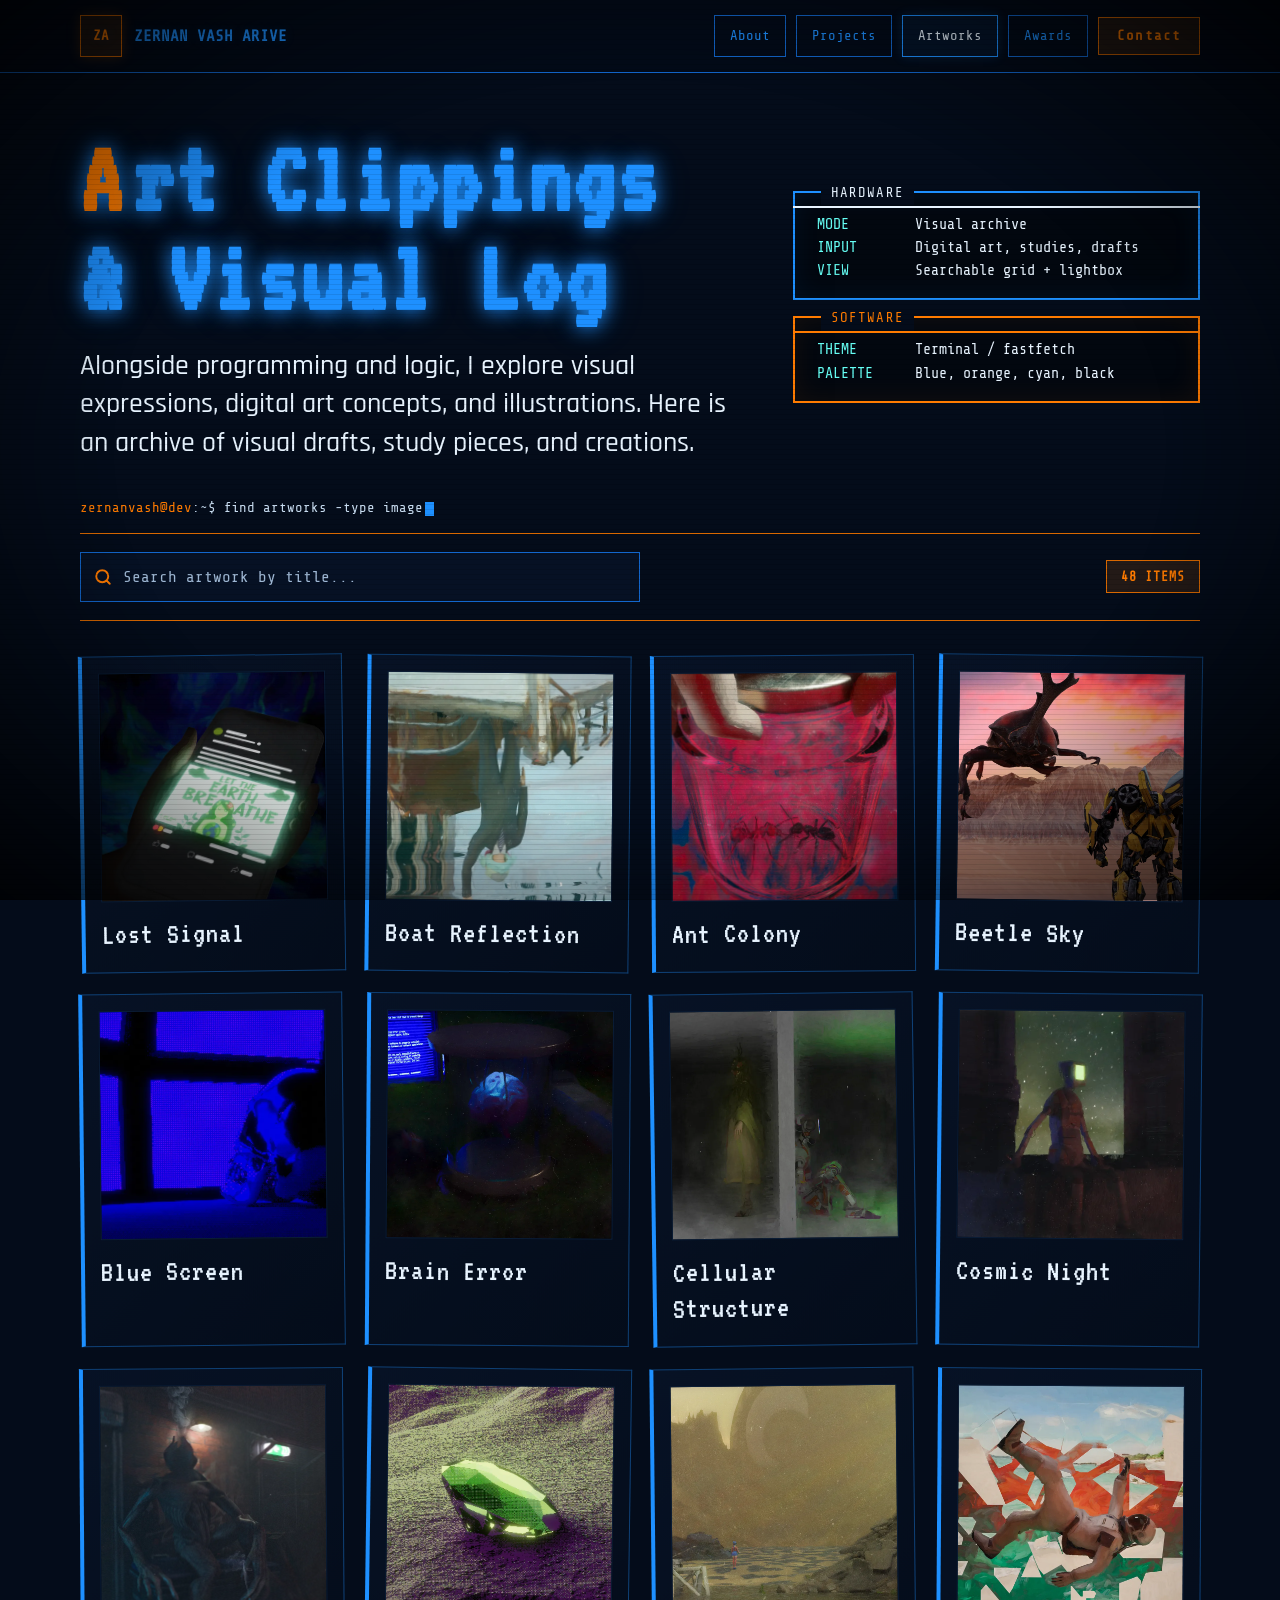
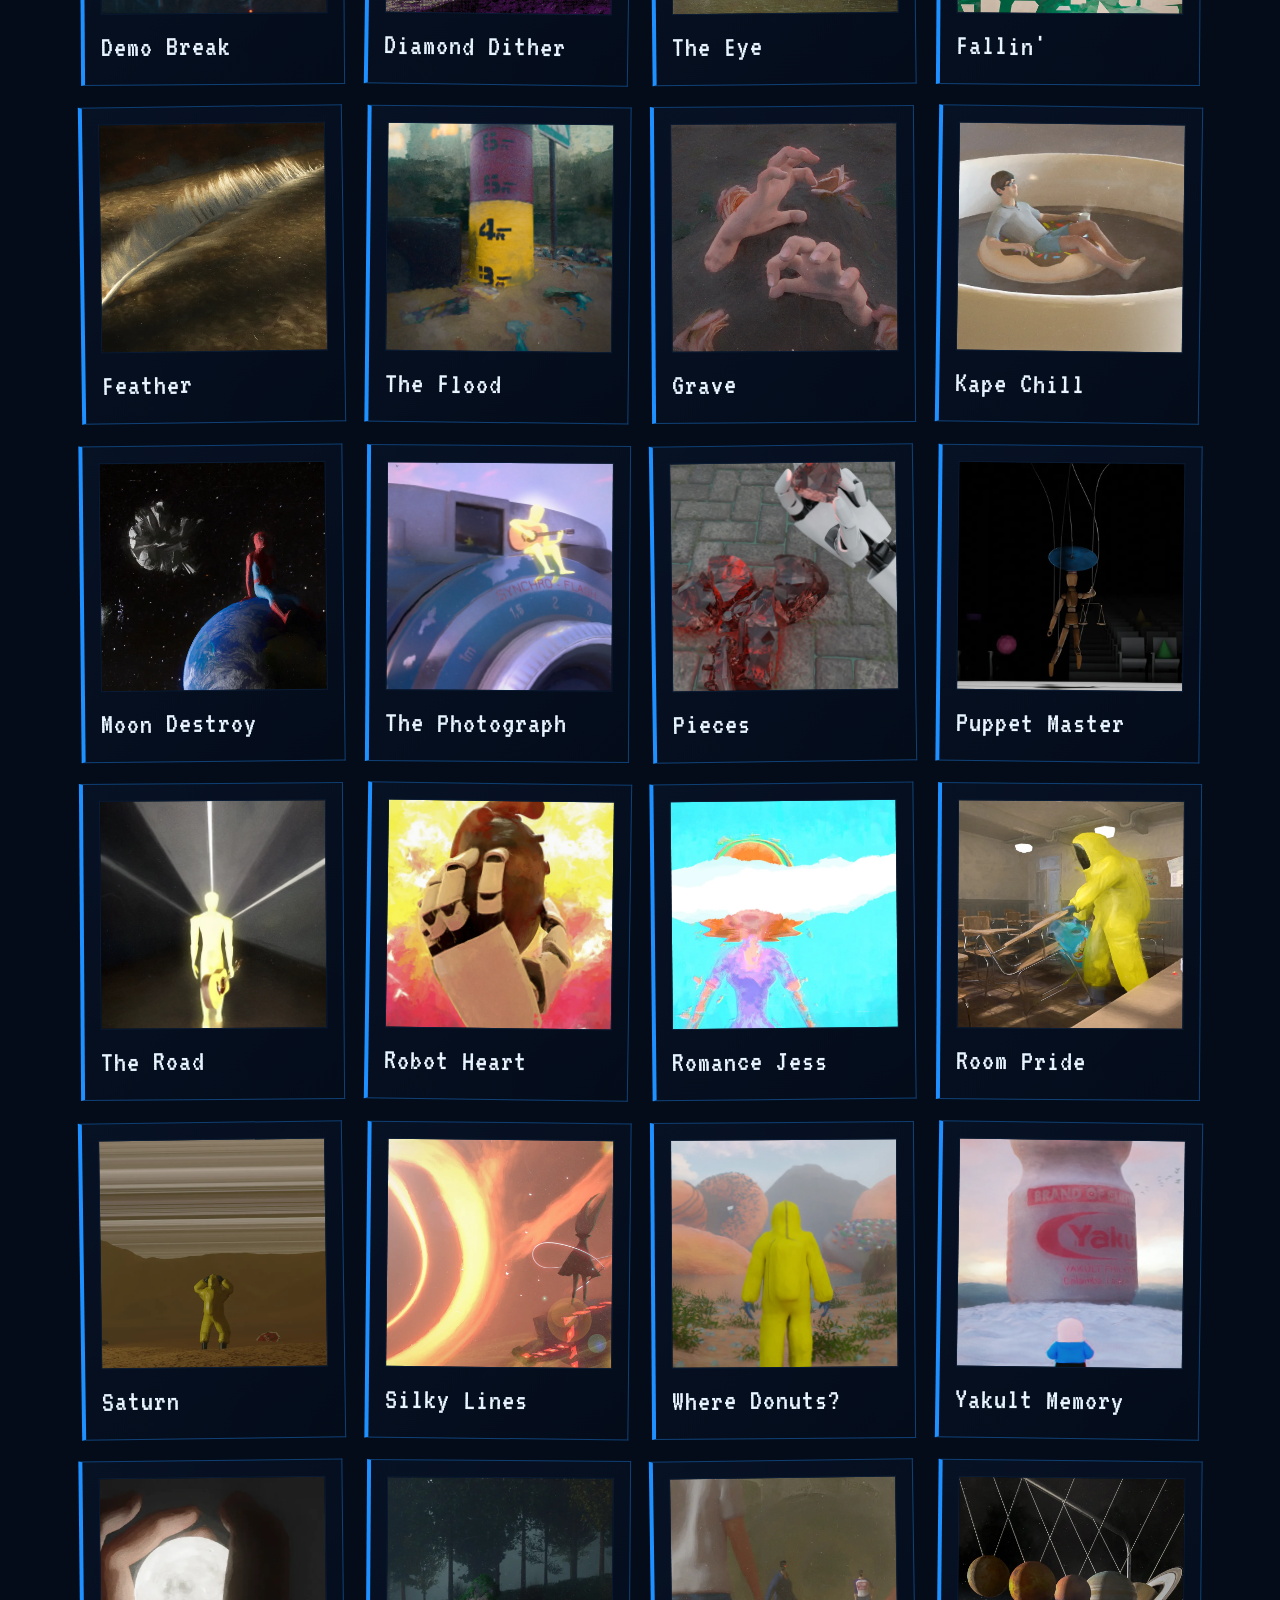
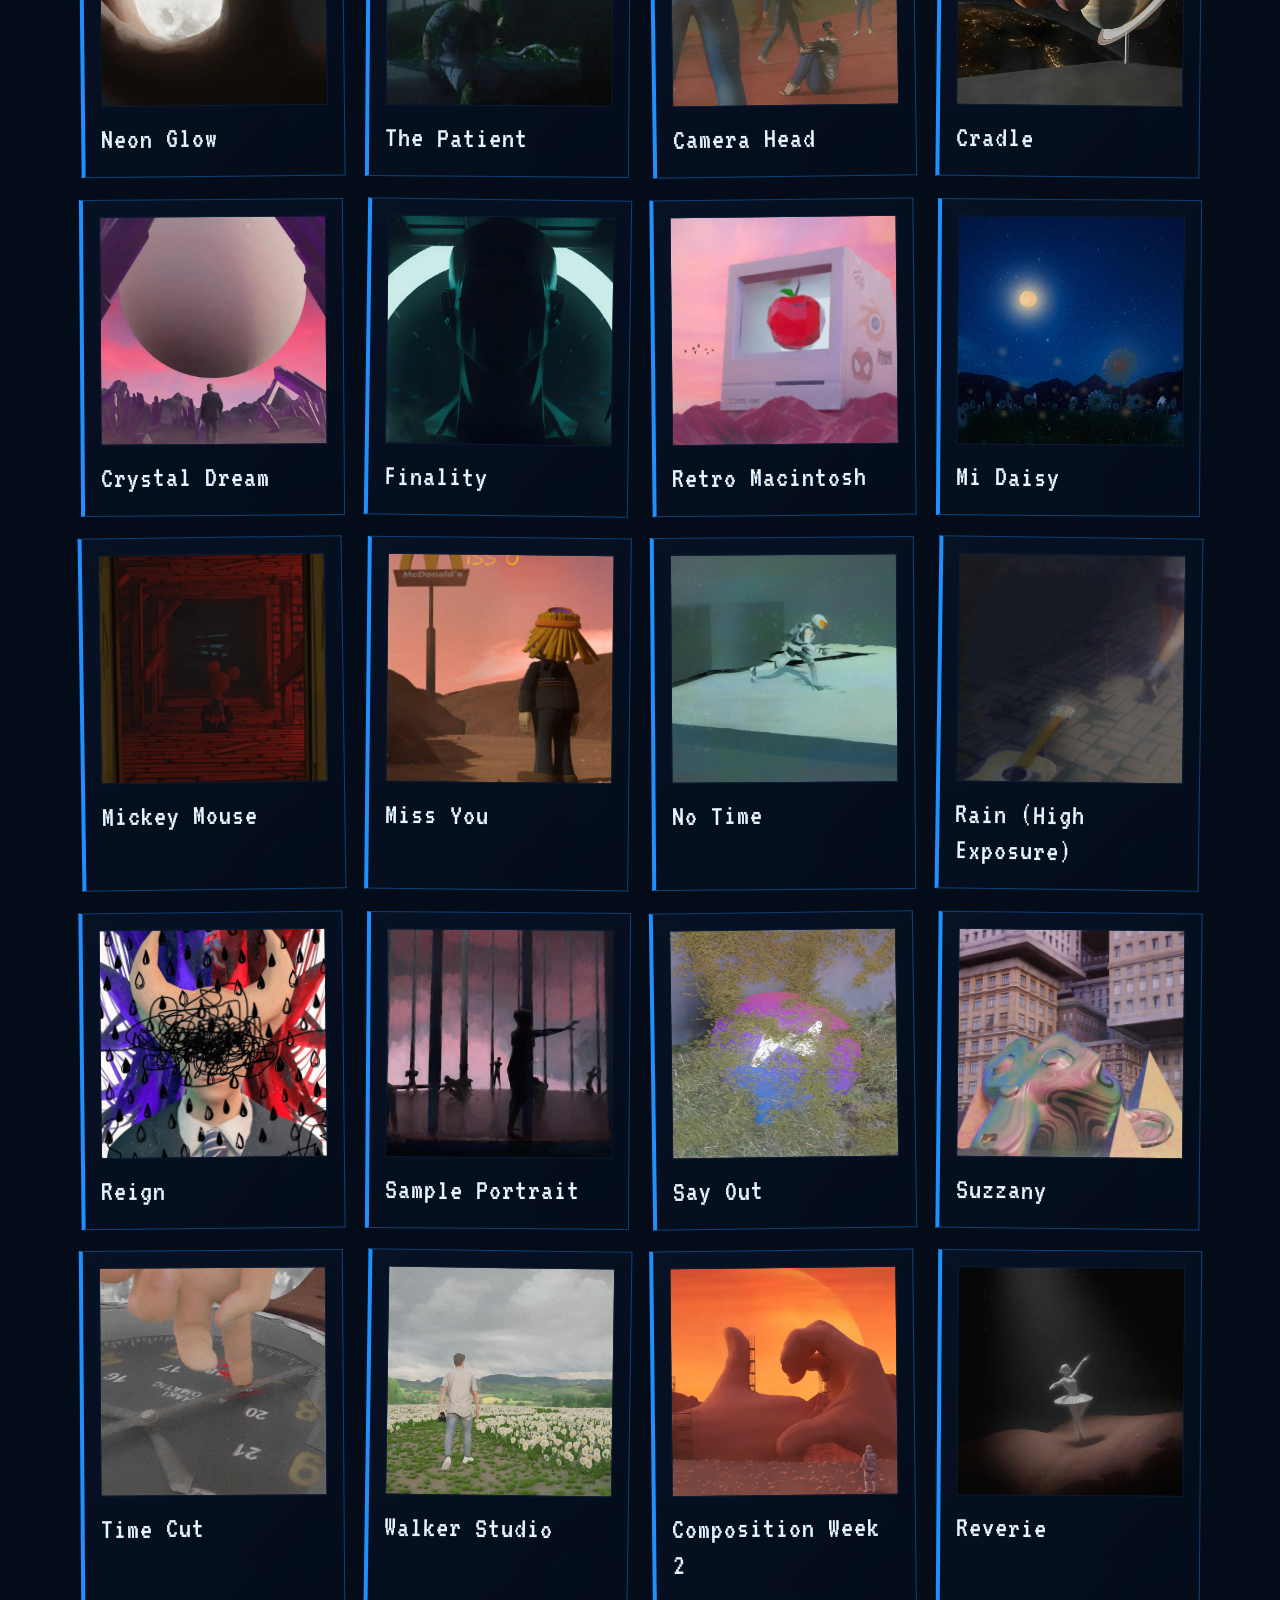
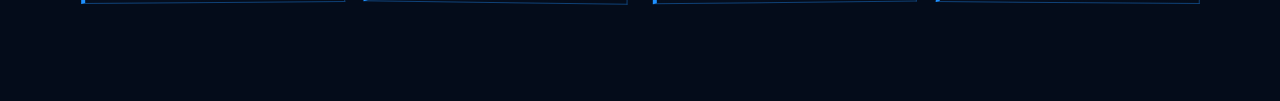
==== artworks/index.html @ c23b7713 "Transfer portfolio to GitHub Pages site" ====
<!doctype html>
<html lang="en">

<head>
  <meta charset="utf-8">
  <meta name="viewport" content="width=device-width, initial-scale=1.0, maximum-scale=1.0, user-scalable=no">
  <title>Visual Art Showcase · Zernan Vash Arive</title>
  <meta name="description"
    content="A showcase of visual artworks, digital clippings, and illustrations, adopting the same custom VOX newspaper editorial aesthetic.">
  <link rel="preconnect" href="https://fonts.googleapis.com">
  <link rel="preconnect" href="https://fonts.gstatic.com" crossorigin="">
  <link
    href="https://fonts.googleapis.com/css2?family=VT323&amp;family=Share+Tech+Mono&amp;family=Rajdhani:wght@400;500;600;700&amp;display=swap"
    rel="stylesheet">
  <style>
    :root {
      --bg: #f5f2eb;
      /* warm newspaper cream */
      --paper: #faf8f5;
      /* crisp newsprint off-white */
      --paper-2: #e5e1d7;
      /* muted cardboard beige */
      --ink: #0a0a0a;
      /* deep midnight charcoal */
      --ink-2: #262626;
      /* editorial dark gray */
      --muted: #595959;
      /* print gray */
      --rule: #0a0a0a;
      /* crisp black borders */
      --rule-soft: #dcd8cf;
      /* softer dividers */
      --accent: #fff200;
      /* VOX neon highlight yellow */
      --accent-ink: #0a0a0a;
      --accent-soft: #fff99c;
      /* soft yellow overlay */
      --accent-red: #e11d48;
      /* editorial accent red */
      --success: #1b4332;
      --warn: #d97706;
      --danger: #b91c1c;
      --font-main: 'Plus Jakarta Sans', -apple-system, BlinkMacSystemFont, "Segoe UI", Roboto, sans-serif;
      --font-display: 'Playfair Display', Georgia, serif;
      --font-mono: 'Fira Mono', ui-monospace, Monaco, "Cascadia Code", monospace;
      --container: 1200px;
      --gutter: 30px;
      --radius: 0px;
      /* sharp newspaper cuts */
      --shadow-paper: 6px 6px 0 var(--ink);
      /* solid block shadows */
      --focus: 0 0 0 3px var(--accent), 0 0 0 5px var(--ink);
      --grid-line: rgba(10, 10, 10, 0.035);
    }

    * {
      box-sizing: border-box;
    }

    html {
      background: var(--bg);
      color: var(--ink);
      scroll-behavior: smooth;
    }

    body {
      margin: 0;
      min-height: 100vh;
      overflow-x: hidden;
      background-color: var(--bg);
      color: var(--ink);
      font-family: var(--font-main);
      font-size: 18px;
      line-height: 1.6;
      -webkit-font-smoothing: antialiased;
      text-rendering: optimizeLegibility;
      position: relative;
    }

    /* Paper Noise Overlay */
    body::before {
      content: "";
      position: fixed;
      top: 0;
      left: 0;
      right: 0;
      bottom: 0;
      pointer-events: none;
      z-index: 9999;
      opacity: 0.055;
      background-image: url("data:image/svg+xml,%3Csvg viewBox='0 0 200 200' xmlns='http://www.w3.org/2000/svg'%3E%3Cfilter id='noiseFilter'%3E%3CfeTurbulence type='fractalNoise' baseFrequency='0.8' numOctaves='3' stitchTiles='stitch'/%3E%3C/filter%3E%3Crect width='100%25' height='100%25' filter='url(%23noiseFilter)'/%3E%3C/svg%3E");
    }

    body::after {
      content: "";
      position: absolute;
      inset: 0;
      pointer-events: none;
      z-index: 9998;
      opacity: 0.11;
      mix-blend-mode: multiply;
      background-image: url("data:image/svg+xml,%3Csvg width='8' height='8' viewBox='0 0 8 8' xmlns='http://www.w3.org/2000/svg'%3E%3Cpath d='M0 1.5H8' stroke='%230a0a0a' stroke-width='0.55' stroke-opacity='0.48'/%3E%3C/svg%3E");
      background-size: 8px 8px;
    }

    a {
      color: inherit;
      text-decoration: none;
    }

    button,
    input {
      font: inherit;
    }

    button {
      cursor: pointer;
    }

    h1,
    h2,
    h3,
    p {
      margin: 0;
    }

    .container {
      width: min(var(--container), calc(100% - (var(--gutter) * 2)));
      margin: 0 auto;
    }

    .topbar {
      position: sticky;
      top: 0;
      z-index: 30;
      border-bottom: 2px solid var(--ink);
      background: var(--paper);
    }

    .nav {
      min-height: 70px;
      display: flex;
      align-items: center;
      justify-content: space-between;
      gap: 24px;
    }

    .brand {
      display: inline-flex;
      align-items: center;
      gap: 12px;
      font-family: var(--font-display);
      font-weight: 900;
      font-size: 22px;
      letter-spacing: -0.02em;
    }

    .brand-mark {
      width: 42px;
      height: 42px;
      display: grid;
      place-items: center;
      border: 3px solid var(--ink);
      background: var(--accent);
      color: var(--accent-ink);
      font: 900 14px/1 var(--font-mono);
      transform: rotate(-3deg);
      box-shadow: 3px 3px 0 var(--ink);
    }

    .nav-links {
      display: flex;
      align-items: center;
      gap: 24px;
      color: var(--ink-2);
      font-size: 15px;
      font-weight: 800;
    }

    .nav-links a:not(.btn) {
      position: relative;
      padding: 4px 0;
    }

    .nav-links a:not(.btn)::after {
      content: "";
      position: absolute;
      bottom: 0;
      left: 0;
      width: 100%;
      height: 2px;
      background: var(--accent-red);
      transform: scaleX(0);
      transform-origin: right;
      transition: transform 0.25s ease-out;
    }

    .nav-links a:not(.btn):hover::after,
    .nav-links a:not(.btn).active::after {
      transform: scaleX(1);
      transform-origin: left;
    }

    .nav-links a:not(.btn).active {
      color: var(--accent-red);
    }

    .btn {
      min-height: 44px;
      display: inline-flex;
      align-items: center;
      justify-content: center;
      gap: 8px;
      border: 3px solid var(--ink);
      border-radius: var(--radius);
      padding: 0 18px;
      background: var(--paper);
      color: var(--ink);
      font-family: var(--font-mono);
      font-size: 13px;
      text-transform: uppercase;
      font-weight: 900;
      line-height: 1;
      position: relative;
      box-shadow: 4px 4px 0 var(--ink);
      transition: transform 100ms ease, box-shadow 100ms ease, background 140ms ease;
      white-space: nowrap;
    }

    .btn:hover {
      background: var(--accent);
      transform: translate(-2px, -2px);
      box-shadow: 6px 6px 0 var(--ink);
    }

    .btn:active {
      transform: translate(2px, 2px);
      box-shadow: 2px 2px 0 var(--ink);
    }

    .btn-primary {
      background: var(--accent);
      color: var(--accent-ink);
    }

    .btn-primary:hover {
      background: var(--paper);
    }

    .mobile-menu {
      display: none;
      width: 44px;
      height: 44px;
      border: 3px solid var(--ink);
      border-radius: var(--radius);
      background: var(--paper);
      color: var(--ink);
      box-shadow: 4px 4px 0 var(--ink);
    }

    .mobile-panel {
      display: none;
      padding: 0 0 16px;
    }

    .mobile-panel a {
      display: block;
      padding: 12px 0;
      border-top: 1px solid var(--rule);
      color: var(--ink-2);
      font-weight: 850;
    }

    .mobile-panel a.active {
      color: var(--accent-red);
    }

    .mobile-panel.open {
      display: block;
    }

    /* Page Layout */
    .artworks-section {
      padding: 48px 0 98px;
    }

    .section-head {
      display: grid;
      grid-template-columns: minmax(0, 0.98fr) minmax(280px, 0.45fr);
      gap: 48px;
      align-items: end;
      margin-bottom: 38px;
    }

    .section-head h1 {
      font-family: var(--font-display);
      font-weight: 900;
      font-size: clamp(40px, 6vw, 76px);
      line-height: 1.05;
      letter-spacing: -0.04em;
    }

    .section-head p {
      color: var(--ink-2);
      font-size: 20px;
      line-height: 1.5;
    }

    .section-initial {
      display: inline-block;
      width: 0.88em;
      height: 0.88em;
      border: 3.5px solid var(--ink);
      background: var(--accent);
      color: var(--ink);
      font-family: var(--font-mono);
      font-weight: 900;
      font-size: 1.15em;
      line-height: 0.72;
      text-align: center;
      margin-right: 0.08em;
      box-shadow: 3px 3px 0 var(--ink);
      transform: rotate(-4deg);
      user-select: none;
    }

    .section-initial.a {
      background: var(--accent-red);
      color: var(--paper);
    }

    /* Filter Controls */
    .controls-panel {
      display: grid;
      grid-template-columns: 1fr auto;
      gap: 16px;
      align-items: center;
      border-top: 3px solid var(--ink);
      border-bottom: 3px solid var(--ink);
      padding: 16px 0;
      margin-bottom: 42px;
    }

    .search-input-wrapper {
      position: relative;
      width: 100%;
      max-width: 460px;
    }

    .search-input-wrapper svg {
      position: absolute;
      left: 14px;
      top: 50%;
      transform: translateY(-50%);
      color: var(--muted);
      pointer-events: none;
    }

    .search-input {
      width: 100%;
      border: 3px solid var(--ink);
      background: var(--paper);
      padding: 10px 14px 10px 42px;
      font-family: var(--font-main);
      font-size: 16px;
      font-weight: 500;
      box-shadow: 4px 4px 0 var(--ink);
      transition: transform 0.1s ease, box-shadow 0.1s ease;
    }

    .search-input:focus {
      outline: none;
      box-shadow: 4px 4px 0 var(--accent);
      transform: translate(-2px, -2px);
    }

    .stats-label {
      display: inline-flex;
      align-items: center;
      padding: 6px 12px;
      border: 3px solid var(--ink);
      background: var(--accent-red);
      color: var(--paper);
      font: 700 12px/1 var(--font-mono);
      letter-spacing: 0.08em;
      text-transform: uppercase;
      transform: rotate(-1deg);
      box-shadow: 3px 3px 0 var(--ink);
    }

    /* Grid Layout */
    .artworks-grid {
      display: grid;
      grid-template-columns: repeat(auto-fill, minmax(280px, 1fr));
      gap: 28px;
    }

    .artwork-card {
      border: 3px solid var(--ink);
      background: var(--paper);
      box-shadow: var(--shadow-paper);
      padding: 16px;
      display: flex;
      flex-direction: column;
      gap: 14px;
      transition: transform 0.2s cubic-bezier(0.175, 0.885, 0.32, 1.15), box-shadow 0.2s ease;
      cursor: pointer;
    }

    .artwork-card:hover {
      transform: translateY(-6px) scale(1.01) !important;
      box-shadow: 10px 10px 0 var(--ink);
      z-index: 5;
    }

    .artwork-img-wrapper {
      position: relative;
      width: 100%;
      padding-top: 100%; /* square ratio */
      border: 3px solid var(--ink);
      overflow: hidden;
      background: var(--paper-2);
    }

    .artwork-img {
      position: absolute;
      top: 0;
      left: 0;
      width: 100%;
      height: 100%;
      object-fit: cover;
      transition: transform 0.4s ease;
    }

    .artwork-card:hover .artwork-img {
      transform: scale(1.05);
    }

    .artwork-info {
      display: flex;
      flex-direction: column;
      gap: 4px;
    }

    .artwork-title {
      font-family: var(--font-display);
      font-size: 20px;
      font-weight: 900;
      line-height: 1.2;
      color: var(--ink);
    }

    .artwork-file {
      font-family: var(--font-mono);
      font-size: 11px;
      color: var(--muted);
      word-break: break-all;
    }

    /* Lightbox Modal */
    .lightbox {
      position: fixed;
      inset: 0;
      z-index: 1000;
      background: rgba(10, 10, 10, 0.94);
      display: none;
      place-items: center;
      padding: clamp(12px, 3vw, 36px);
      opacity: 0;
      transition: opacity 0.2s ease;
    }

    .lightbox.open {
      display: grid;
      opacity: 1;
    }

    .lightbox-content {
      position: relative;
      max-width: 90vw;
      width: fit-content;
      background: var(--paper);
      border: 3px solid var(--ink);
      padding: clamp(12px, 2.5vw, 24px);
      box-shadow: 8px 8px 0 var(--ink);
      display: flex;
      flex-direction: column;
      align-items: center;
      animation: lightbox-appear 0.25s cubic-bezier(0.175, 0.885, 0.32, 1.15);
    }

    @keyframes lightbox-appear {
      from {
        transform: scale(0.9) rotate(-1deg);
        opacity: 0;
      }

      to {
        transform: scale(1) rotate(0deg);
        opacity: 1;
      }
    }

    .lightbox-image-wrapper {
      position: relative;
      border: 3px solid var(--ink);
      background: var(--paper-2);
      max-height: 70vh;
      display: flex;
      justify-content: center;
      align-items: center;
    }

    .lightbox-image {
      max-width: 100%;
      max-height: 70vh;
      object-fit: contain;
      display: block;
    }

    .lightbox-footer {
      width: 100%;
      margin-top: 16px;
      display: flex;
      justify-content: space-between;
      align-items: flex-end;
      gap: 24px;
      border-top: 2px dashed var(--rule-soft);
      padding-top: 14px;
    }

    .lightbox-title {
      font-family: var(--font-display);
      font-size: 26px;
      font-weight: 900;
      line-height: 1.1;
    }

    .lightbox-filename {
      font-family: var(--font-mono);
      font-size: 12px;
      color: var(--muted);
      margin-top: 4px;
    }

    .lightbox-close {
      position: absolute;
      top: -18px;
      right: -18px;
      width: 36px;
      height: 36px;
      border: 3px solid var(--ink);
      background: var(--accent);
      color: var(--ink);
      font: 900 16px/1 var(--font-mono);
      cursor: pointer;
      display: grid;
      place-items: center;
      box-shadow: 3px 3px 0 var(--ink);
      transition: transform 0.1s ease;
      z-index: 1010;
    }

    .lightbox-close:hover {
      transform: scale(1.1) rotate(5deg);
    }

    .lightbox-close:active {
      transform: translate(1px, 1px);
      box-shadow: 2px 2px 0 var(--ink);
    }

    /* Terminal portfolio skin */
    :root {
      --blue: #1e90ff;
      --blue-dim: #1266cc;
      --blue-glow: rgba(30, 144, 255, 0.18);
      --blue-faint: rgba(30, 144, 255, 0.07);
      --orange: #ff7b00;
      --orange-dim: #d96800;
      --orange-glow: rgba(255, 123, 0, 0.22);
      --orange-soft: rgba(255, 123, 0, 0.12);
      --white: #e8f4ff;
      --white-dim: #c8dcf0;
      --white-muted: #9fb8d4;
      --bg: #040c1a;
      --bg2: #071225;
      --bg3: #0a1c35;
      --font-main: 'Rajdhani', sans-serif;
      --font-display: 'VT323', monospace;
      --font-mono: 'Share Tech Mono', monospace;
      --container: 1120px;
      --gutter: clamp(18px, 4vw, 42px);
      --rule: rgba(30, 144, 255, 0.32);
      --rule-soft: rgba(30, 144, 255, 0.16);
      --accent: var(--blue);
      --accent-red: var(--orange);
      --paper: var(--bg2);
      --paper-2: var(--bg3);
      --ink: var(--white);
      --ink-2: var(--white-dim);
      --muted: var(--white-muted);
      --shadow-paper: none;
      --focus: 0 0 0 2px var(--orange), 0 0 18px var(--orange-glow);
    }

    html {
      background: var(--bg);
      color: var(--white);
    }

    body {
      background: var(--bg);
      color: var(--white);
      font-family: var(--font-mono);
      font-size: 16px;
      line-height: 1.75;
    }

    body::before {
      background-image: repeating-linear-gradient(
        to bottom,
        transparent 0px,
        transparent 4px,
        rgba(0, 0, 0, 0.13) 4px,
        rgba(0, 0, 0, 0.13) 5px
      );
      opacity: 0.7;
      mix-blend-mode: normal;
    }

    body::after {
      position: fixed;
      background: radial-gradient(ellipse at center, transparent 58%, rgba(0, 0, 0, 0.78) 100%);
      opacity: 1;
      mix-blend-mode: normal;
    }

    .topbar {
      position: sticky;
      border-bottom: 1px solid var(--blue-dim);
      background: rgba(4, 12, 26, 0.92);
      backdrop-filter: blur(12px);
    }

    .nav {
      min-height: 72px;
    }

    .brand {
      color: var(--blue);
      font-family: var(--font-mono);
      font-size: 16px;
      letter-spacing: 0;
      text-shadow: 0 0 12px var(--blue-glow);
    }

    .brand-mark {
      width: 42px;
      height: 42px;
      border: 1px solid var(--orange-dim);
      background: var(--orange-soft);
      color: var(--orange);
      box-shadow: 0 0 14px var(--orange-glow);
      transform: none;
      font-family: var(--font-mono);
    }

    .nav-links {
      gap: 10px;
      color: var(--blue);
      font-family: var(--font-mono);
      font-size: 14px;
      font-weight: 400;
    }

    .nav-links a:not(.btn) {
      border: 1px solid var(--blue-dim);
      padding: 8px 15px;
      background: transparent;
      transition: background 0.15s, color 0.15s, border-color 0.15s, box-shadow 0.15s;
    }

    .nav-links a:not(.btn)::after {
      display: none;
    }

    .nav-links a:not(.btn):hover,
    .nav-links a:not(.btn).active {
      background: var(--blue-faint);
      border-color: var(--blue);
      color: var(--white);
      box-shadow: 0 0 10px var(--blue-glow);
    }

    .btn {
      min-height: auto;
      border: 1px solid var(--orange-dim);
      background: var(--orange-soft);
      color: var(--orange);
      box-shadow: none;
      font-size: 14px;
      padding: 11px 18px;
      text-transform: none;
      letter-spacing: 0.08em;
    }

    .btn:hover,
    .btn-primary:hover {
      background: var(--orange);
      color: var(--bg);
      transform: none;
      box-shadow: 0 0 14px var(--orange-glow);
    }

    .mobile-menu {
      border: 1px solid var(--blue-dim);
      background: var(--blue-faint);
      color: var(--blue);
      box-shadow: none;
    }

    .mobile-panel {
      border-top: 1px solid var(--rule-soft);
    }

    .mobile-panel a {
      border-top: 1px solid var(--rule-soft);
      color: var(--white-dim);
      font-family: var(--font-mono);
    }

    .mobile-panel a.active {
      color: var(--orange);
    }

    .artworks-section {
      padding: 58px 0 98px;
    }

    .section-head {
      grid-template-columns: minmax(0, 1fr) minmax(320px, 0.62fr);
      gap: clamp(24px, 5vw, 56px);
      align-items: center;
      margin-bottom: 34px;
    }

    .section-head h1 {
      color: var(--blue);
      font-family: var(--font-display);
      font-size: clamp(52px, 9vw, 104px);
      line-height: 0.95;
      letter-spacing: 2px;
      text-shadow: 0 0 20px var(--blue), 0 0 40px var(--blue-glow);
    }

    .section-head p {
      max-width: 760px;
      margin-top: 18px;
      color: var(--white);
      font-family: var(--font-main);
      font-size: clamp(20px, 2.4vw, 28px);
      font-weight: 500;
      line-height: 1.38;
    }

    .section-initial,
    .section-initial.a {
      display: inline;
      width: auto;
      height: auto;
      border: 0;
      background: transparent;
      color: var(--orange);
      box-shadow: none;
      transform: none;
      font-family: var(--font-display);
      font-size: 1em;
      line-height: inherit;
    }

    .art-terminal-summary {
      display: grid;
      gap: 16px;
    }

    .fetch-box {
      position: relative;
      border: 2px solid var(--blue);
      padding: 20px 22px 16px;
      background: rgba(0, 0, 0, 0.42);
      box-shadow: inset 0 0 28px rgba(30, 144, 255, 0.08);
    }

    .fetch-box::before {
      content: "";
      position: absolute;
      top: 13px;
      left: -2px;
      right: -2px;
      height: 2px;
      background: currentColor;
    }

    .fetch-title {
      position: absolute;
      top: -12px;
      left: 26px;
      padding: 0 10px;
      background: var(--bg);
      color: currentColor;
      font-family: var(--font-mono);
      font-size: 14px;
      letter-spacing: 0.08em;
    }

    .fetch-orange {
      color: var(--orange);
      border-color: var(--orange);
      box-shadow: inset 0 0 28px rgba(255, 123, 0, 0.08);
    }

    .fetch-row {
      display: grid;
      grid-template-columns: 84px 1fr;
      gap: 14px;
      color: var(--white-dim);
      font-family: var(--font-mono);
      font-size: 15px;
      line-height: 1.55;
    }

    .fetch-row span {
      color: #66fff5;
    }

    .fetch-row strong {
      color: var(--white);
      font-weight: 500;
    }

    .prompt {
      margin: 28px 0 12px;
      color: var(--white-dim);
      font-family: var(--font-mono);
      font-size: 14px;
    }

    .prompt span {
      color: var(--orange);
    }

    .cursor {
      display: inline-block;
      width: 9px;
      height: 14px;
      margin-left: 2px;
      background: var(--blue);
      vertical-align: middle;
      animation: blink 1s step-end infinite;
    }

    @keyframes blink {
      0%, 100% { opacity: 1; }
      50% { opacity: 0; }
    }

    .controls-panel {
      border-top: 1px solid var(--orange-dim);
      border-bottom: 1px solid var(--orange-dim);
      padding: 18px 0;
      margin-bottom: 34px;
    }

    .search-input-wrapper {
      max-width: 560px;
    }

    .search-input-wrapper svg {
      color: var(--orange);
    }

    .search-input {
      border: 1px solid var(--blue-dim);
      background: rgba(7, 18, 37, 0.92);
      color: var(--white);
      font-family: var(--font-mono);
      font-size: 16px;
      box-shadow: none;
    }

    .search-input::placeholder {
      color: var(--white-muted);
    }

    .search-input:focus {
      border-color: var(--blue);
      box-shadow: 0 0 12px var(--blue-glow);
      transform: none;
    }

    .stats-label {
      border: 1px solid var(--orange-dim);
      background: var(--orange-soft);
      color: var(--orange);
      box-shadow: none;
      transform: none;
      font-size: 13px;
      padding: 9px 14px;
    }

    .artworks-grid {
      grid-template-columns: repeat(auto-fill, minmax(250px, 1fr));
      gap: 22px;
    }

    .artwork-card {
      border: 1px solid rgba(30, 144, 255, 0.38);
      border-left: 4px solid var(--blue);
      background: linear-gradient(135deg, rgba(7, 18, 37, 0.98), rgba(4, 12, 26, 0.92));
      box-shadow: none;
      padding: 16px;
      gap: 14px;
      transition: border-color 0.2s, box-shadow 0.2s, transform 0.2s;
    }

    .artwork-card:hover {
      border-color: var(--blue);
      box-shadow: 0 0 16px var(--blue-glow), inset 0 0 30px var(--blue-faint);
      transform: translateY(-3px) !important;
    }

    .artwork-img-wrapper {
      border: 1px solid var(--bg3);
      background: var(--bg);
    }

    .artwork-title {
      color: var(--white);
      font-family: var(--font-display);
      font-size: 30px;
      font-weight: 400;
      letter-spacing: 1px;
    }

    .artwork-file {
      color: var(--orange);
      font-size: 12px;
    }

    .lightbox {
      background: rgba(0, 0, 0, 0.92);
    }

    .lightbox-content {
      background: var(--bg2);
      border: 1px solid var(--blue);
      box-shadow: 0 0 30px var(--blue-glow);
    }

    .lightbox-image-wrapper {
      border: 1px solid var(--bg3);
      background: var(--bg);
    }

    .lightbox-footer {
      border-top: 1px solid var(--rule-soft);
    }

    .lightbox-title {
      color: var(--white);
      font-family: var(--font-display);
      font-size: 34px;
      font-weight: 400;
      letter-spacing: 1px;
    }

    .lightbox-close {
      border: 1px solid var(--orange-dim);
      background: var(--orange);
      color: var(--bg);
      box-shadow: 0 0 14px var(--orange-glow);
    }

    .empty-state {
      grid-column: 1 / -1;
      padding: 48px;
      border: 1px dashed var(--orange-dim);
      color: var(--white-dim);
      text-align: center;
      font-family: var(--font-mono);
      font-size: 15px;
    }

    /* Responsive adjustments */
    @media (max-width: 980px) {
      .section-head {
        grid-template-columns: 1fr;
        gap: 20px;
        margin-bottom: 28px;
      }
    }

    @media (max-width: 720px) {
      :root {
        --gutter: 16px;
      }

      body {
        font-size: 17px;
      }

      .nav-links {
        display: none;
      }

      .mobile-menu {
        display: grid;
        place-items: center;
      }

      .artworks-section {
        padding: 38px 0 68px;
      }

      .controls-panel {
        grid-template-columns: 1fr;
        gap: 16px;
        align-items: stretch;
      }

      .stats-label {
        align-self: flex-start;
      }

      .lightbox-footer {
        flex-direction: column;
        align-items: flex-start;
        gap: 8px;
      }
    }
  </style>
</head>

<body>
  <header class="topbar">
    <div class="container">
      <nav class="nav" aria-label="Primary navigation">
        <a class="brand" href="../index.html#top" aria-label="Portfolio home">
          <span class="brand-mark">ZA</span>
          <span>ZERNAN VASH ARIVE</span>
        </a>
        <div class="nav-links" aria-label="Page sections">
          <a href="../index.html#about">About</a>
          <a href="../index.html#projects">Projects</a>
          <a href="./" class="active">Artworks</a>
          <a href="../index.html#awards">Awards</a>
          <a class="btn btn-primary" href="../index.html#contact">Contact</a>
        </div>
        <button class="mobile-menu" type="button" aria-label="Open menu" aria-expanded="false">
          <svg width="18" height="18" viewBox="0 0 24 24" fill="none" aria-hidden="true">
            <path d="M4 7h16M4 12h16M4 17h16" stroke="currentColor" stroke-width="2" stroke-linecap="round"></path>
          </svg>
        </button>
      </nav>
      <div class="mobile-panel" id="mobile-panel">
        <a href="../index.html#about">About</a>
        <a href="../index.html#projects">Projects</a>
        <a href="./" class="active">Artworks</a>
        <a href="../index.html#awards">Awards</a>
        <a href="../index.html#contact">Contact</a>
      </div>
    </div>
  </header>

  <main>
    <div class="container">
      <section class="artworks-section">
        <div class="section-head">
          <div>
            <h1><span class="section-initial a">A</span>rt Clippings &amp; Visual Log</h1>
            <p>Alongside programming and logic, I explore visual expressions, digital art concepts, and illustrations.
              Here is an archive of visual drafts, study pieces, and creations.</p>
          </div>
          <div class="art-terminal-summary" aria-label="Artwork archive snapshot">
            <div class="fetch-box">
              <div class="fetch-title">HARDWARE</div>
              <div class="fetch-row"><span>MODE</span><strong>Visual archive</strong></div>
              <div class="fetch-row"><span>INPUT</span><strong>Digital art, studies, drafts</strong></div>
              <div class="fetch-row"><span>VIEW</span><strong>Searchable grid + lightbox</strong></div>
            </div>
            <div class="fetch-box fetch-orange">
              <div class="fetch-title">SOFTWARE</div>
              <div class="fetch-row"><span>THEME</span><strong>Terminal / fastfetch</strong></div>
              <div class="fetch-row"><span>PALETTE</span><strong>Blue, orange, cyan, black</strong></div>
            </div>
          </div>
        </div>

        <div class="prompt"><span>zernanvash@dev</span>:~$ find artworks -type image<span class="cursor"></span></div>

        <div class="controls-panel">
          <div class="search-input-wrapper">
            <svg width="18" height="18" viewBox="0 0 24 24" fill="none" stroke="currentColor" stroke-width="2.5"
              stroke-linecap="round" stroke-linejoin="round">
              <circle cx="11" cy="11" r="8"></circle>
              <line x1="21" y1="21" x2="16.65" y2="16.65"></line>
            </svg>
            <input type="text" class="search-input" id="search-input" placeholder="Search artwork by title..."
              aria-label="Search artworks">
          </div>
          <span class="stats-label" id="stats-label">0 items</span>
        </div>

        <div class="artworks-grid" id="artworks-grid">
          <!-- Dynamically populated -->
        </div>
      </section>
    </div>
  </main>

  <!-- Lightbox Modal -->
  <div class="lightbox" id="lightbox" role="dialog" aria-modal="true">
    <div class="lightbox-content">
      <button class="lightbox-close" id="lightbox-close" aria-label="Close lightbox">✕</button>
      <div class="lightbox-image-wrapper">
        <img class="lightbox-image" id="lightbox-image" src="" alt="">
      </div>
      <div class="lightbox-footer">
        <div>
          <h2 class="lightbox-title" id="lightbox-title"></h2>
          <div class="lightbox-filename" id="lightbox-filename"></div>
        </div>
      </div>
    </div>
  </div>

  <script>
    (function () {
      // Menu functionality
      const menuButton = document.querySelector(".mobile-menu");
      const mobilePanel = document.getElementById("mobile-panel");
      if (menuButton && mobilePanel) {
        menuButton.addEventListener("click", () => {
          const open = !mobilePanel.classList.contains("open");
          mobilePanel.classList.toggle("open", open);
          menuButton.setAttribute("aria-expanded", String(open));
        });

        mobilePanel.querySelectorAll("a").forEach((link) => {
          link.addEventListener("click", () => {
            mobilePanel.classList.remove("open");
            menuButton.setAttribute("aria-expanded", "false");
          });
        });
      }

      // Artwork Data Definition
      const artworks = [
        { file: ";fug;jsu.webp", title: "Lost Signal" },
        { file: "BOAT_REFLECTION.webp", title: "Boat Reflection" },
        { file: "ants-final.webp", title: "Ant Colony" },
        { file: "beetle-sky.webp", title: "Beetle Sky" },
        { file: "bluescreen.webp", title: "Blue Screen" },
        { file: "brain_error_final.webp", title: "Brain Error" },
        { file: "cellular_final.webp", title: "Cellular Structure" },
        { file: "cosmicnight.webp", title: "Cosmic Night" },
        { file: "demobreak-final.webp", title: "Demo Break" },
        { file: "diamond_dither.webp", title: "Diamond Dither" },
        { file: "eye-final.webp", title: "The Eye" },
        { file: "fallin_final.webp", title: "Fallin'" },
        { file: "feather.webp", title: "Feather" },
        { file: "flood_final.webp", title: "The Flood" },
        { file: "grave-final.webp", title: "Grave" },
        { file: "kapechill.webp", title: "Kape Chill" },
        { file: "moondestroy_final.webp", title: "Moon Destroy" },
        { file: "photograph.webp", title: "The Photograph" },
        { file: "pieces.webp", title: "Pieces" },
        { file: "puppet.webp", title: "Puppet Master" },
        { file: "roadd.webp", title: "The Road" },
        { file: "robot_heart_final.webp", title: "Robot Heart" },
        { file: "rom_jessfinal.webp", title: "Romance Jess" },
        { file: "room_pridefinal.webp", title: "Room Pride" },
        { file: "saturn-raw.webp", title: "Saturn" },
        { file: "silky-final.webp", title: "Silky Lines" },
        { file: "wheredonuts.webp", title: "Where Donuts?" },
        { file: "yakultfinal.webp", title: "Yakult Memory" },
        { file: "GLOW_untitled-studio (2).webp", title: "Neon Glow" },
        { file: "PATIENT (2).webp", title: "The Patient" },
        { file: "camerahead (2).webp", title: "Camera Head" },
        { file: "cradle (2).webp", title: "Cradle" },
        { file: "crystal dream.webp", title: "Crystal Dream" },
        { file: "final (2).webp", title: "Finality" },
        { file: "macintosh (2).webp", title: "Retro Macintosh" },
        { file: "mi-daisy (2).webp", title: "Mi Daisy" },
        { file: "mickey (3).webp", title: "Mickey Mouse" },
        { file: "missu (2).webp", title: "Miss You" },
        { file: "notime (2).webp", title: "No Time" },
        { file: "rain-high expossurre] (2).webp", title: "Rain (High Exposure)" },
        { file: "reign_TOCO-1.webp", title: "Reign" },
        { file: "sample7 (2).webp", title: "Sample Portrait" },
        { file: "sayout (2).webp", title: "Say Out" },
        { file: "suzzany (2).webp", title: "Suzzany" },
        { file: "timeCUT (2).webp", title: "Time Cut" },
        { file: "walkerr-studio.webp", title: "Walker Studio" },
        { file: "week2 final.webp", title: "Composition Week 2" },
        { file: "275800320_1659008111104273_5902296955083926867_n (2).webp", title: "Reverie" }
      ];

      const grid = document.getElementById("artworks-grid");
      const search = document.getElementById("search-input");
      const stats = document.getElementById("stats-label");

      // Lightbox elements
      const lightbox = document.getElementById("lightbox");
      const lightboxImg = document.getElementById("lightbox-image");
      const lightboxTitle = document.getElementById("lightbox-title");
      const lightboxFilename = document.getElementById("lightbox-filename");
      const lightboxClose = document.getElementById("lightbox-close");

      function getRotation(index) {
        // Deterministic rotation styling based on index (clipping effect)
        const angles = [-0.8, 0.6, -0.4, 0.8, -0.6, 0.4];
        return angles[index % angles.length];
      }

      function render(items) {
        grid.innerHTML = "";
        stats.textContent = `${items.length} item${items.length === 1 ? "" : "s"}`;

        if (items.length === 0) {
          grid.innerHTML = `
            <div class="empty-state">
              No matching artworks found.
            </div>
          `;
          return;
        }

        items.forEach((item, index) => {
          const rot = getRotation(index);
          const card = document.createElement("article");
          card.className = "artwork-card";
          card.style.transform = `rotate(${rot}deg)`;
          card.setAttribute("tabindex", "0");
          card.setAttribute("role", "button");
          card.setAttribute("aria-label", `View ${item.title}`);

          card.innerHTML = `
            <div class="artwork-img-wrapper">
              <img class="artwork-img" src="../src/${item.file}" alt="${item.title}" loading="lazy">
            </div>
            <div class="artwork-info">
              <h3 class="artwork-title">${item.title}</h3>
              <div class="artwork-file"></div>
            </div>
          `;

          // Interaction: Open Lightbox
          const openSelf = () => {
            lightboxImg.src = `../src/${item.file}`;
            lightboxImg.alt = item.title;
            lightboxTitle.textContent = item.title;
            lightboxFilename.textContent = "";
            lightbox.classList.add("open");
            lightboxClose.focus();
            document.body.style.overflow = "hidden"; // disable background scroll
          };

          card.addEventListener("click", openSelf);
          card.addEventListener("keydown", (e) => {
            if (e.key === "Enter" || e.key === " ") {
              e.preventDefault();
              openSelf();
            }
          });

          grid.appendChild(card);
        });
      }

      // Close lightbox functions
      function closeLightbox() {
        lightbox.classList.remove("open");
        lightboxImg.src = "";
        document.body.style.overflow = ""; // restore background scroll
      }

      lightboxClose.addEventListener("click", closeLightbox);
      lightbox.addEventListener("click", (e) => {
        if (e.target === lightbox) {
          closeLightbox();
        }
      });

      window.addEventListener("keydown", (e) => {
        if (e.key === "Escape" && lightbox.classList.contains("open")) {
          closeLightbox();
        }
      });

      // Filter functionality
      search.addEventListener("input", () => {
        const query = search.value.trim().toLowerCase();
        const filtered = artworks.filter(item =>
          item.title.toLowerCase().includes(query) ||
          item.file.toLowerCase().includes(query)
        );
        render(filtered);
      });

      // Initial Render
      render(artworks);
    })();
  </script>
</body>

</html>
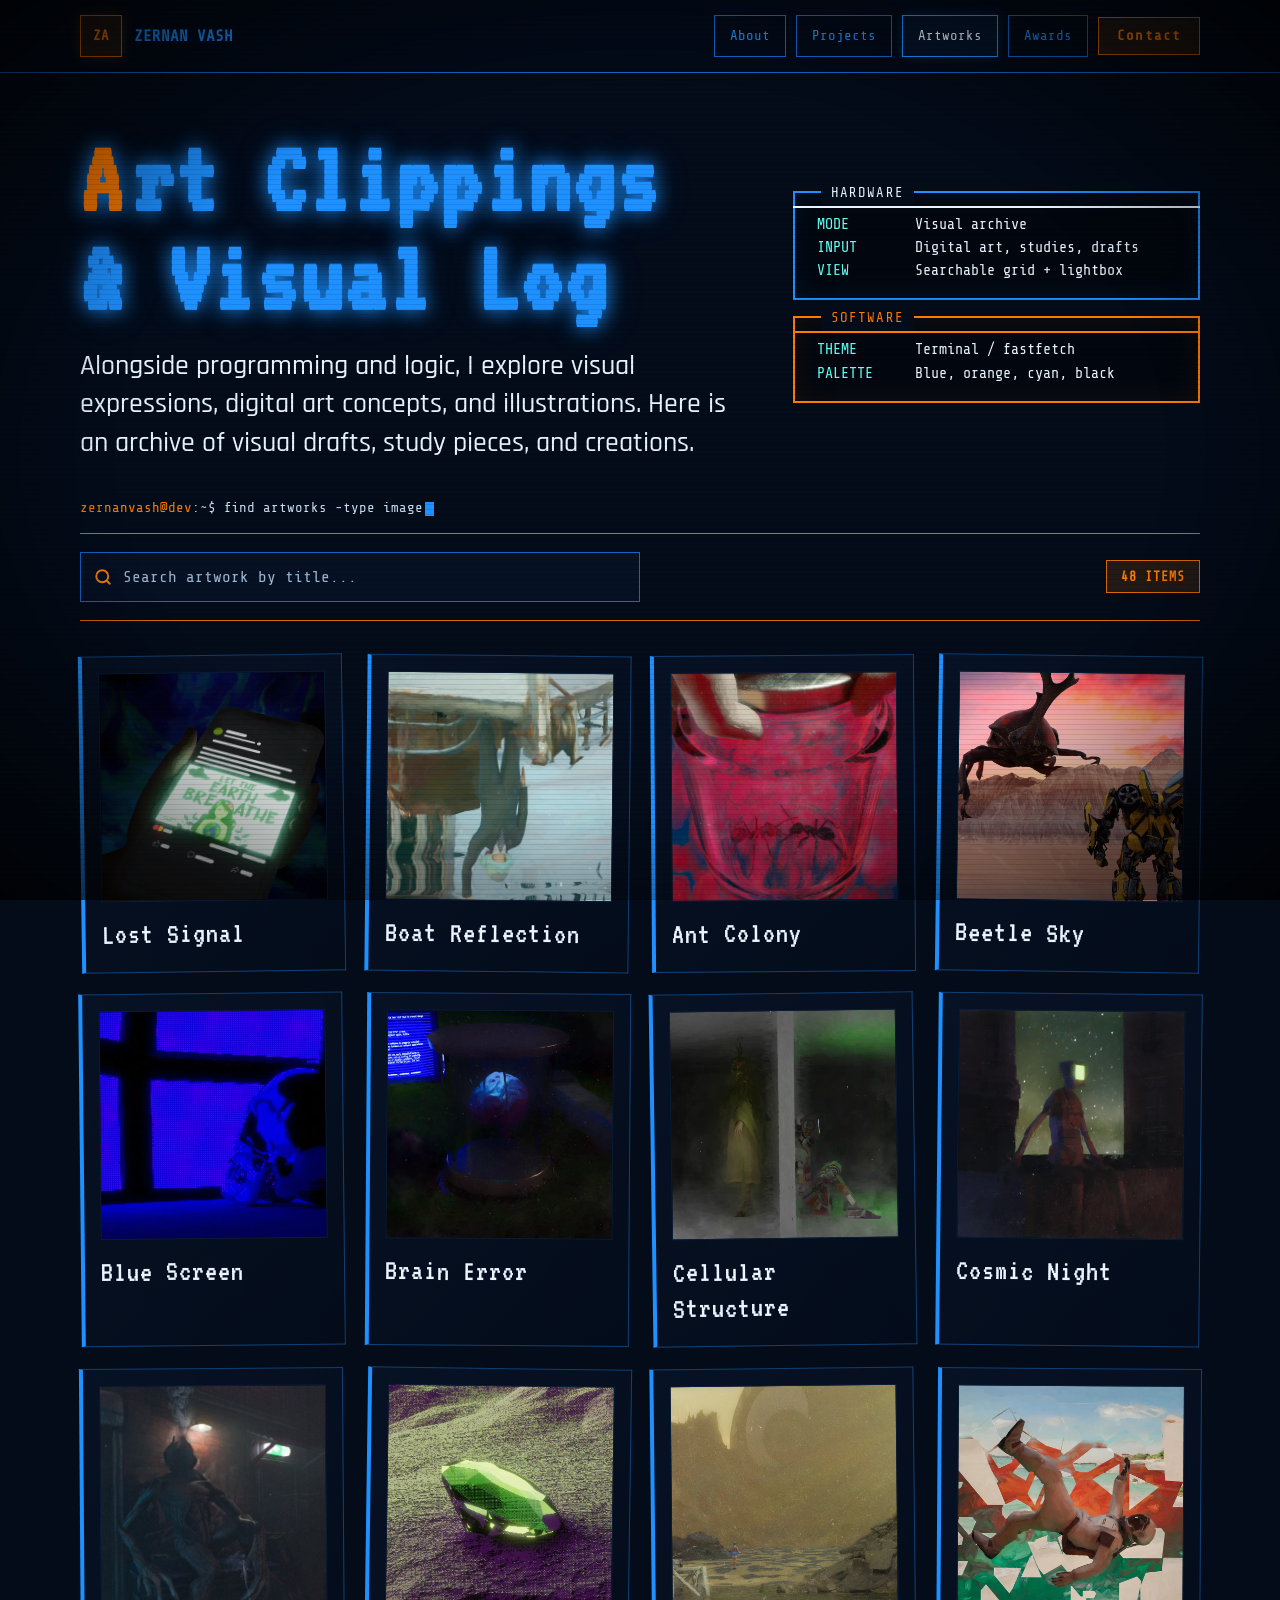
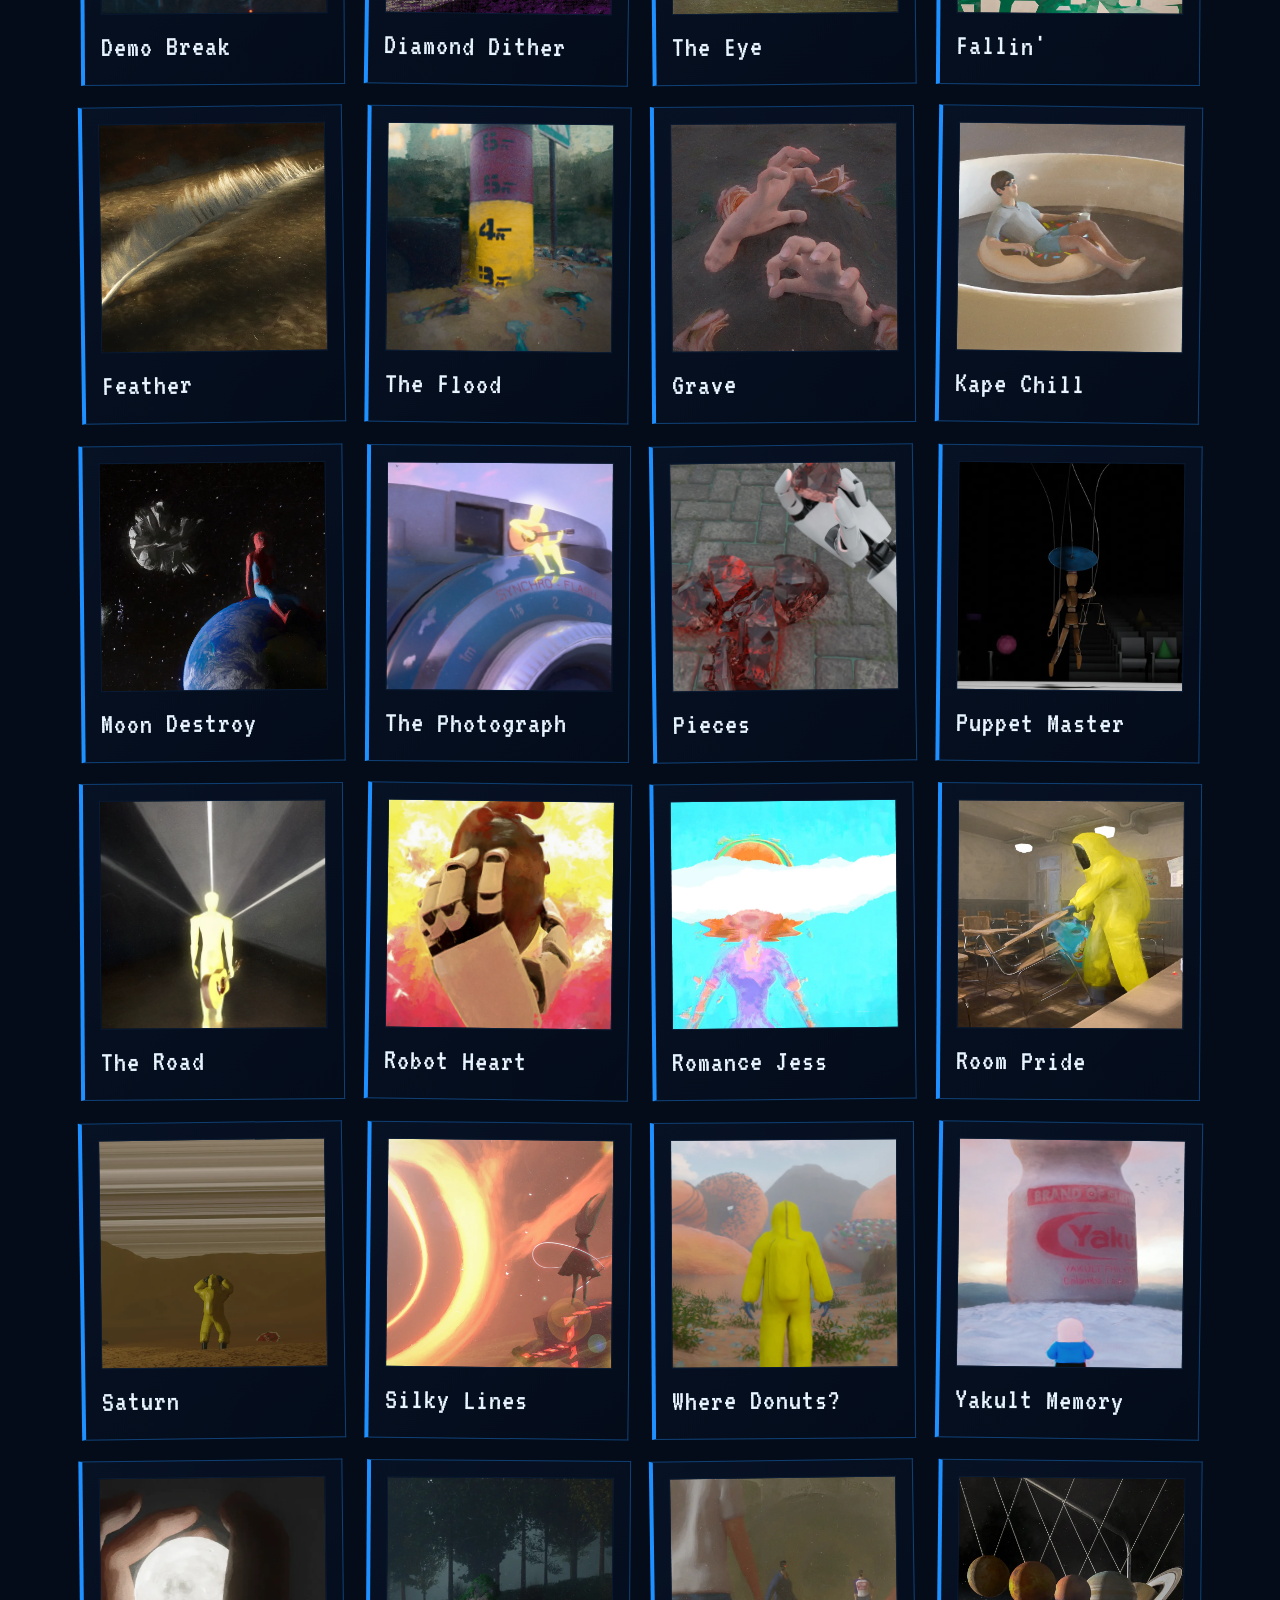
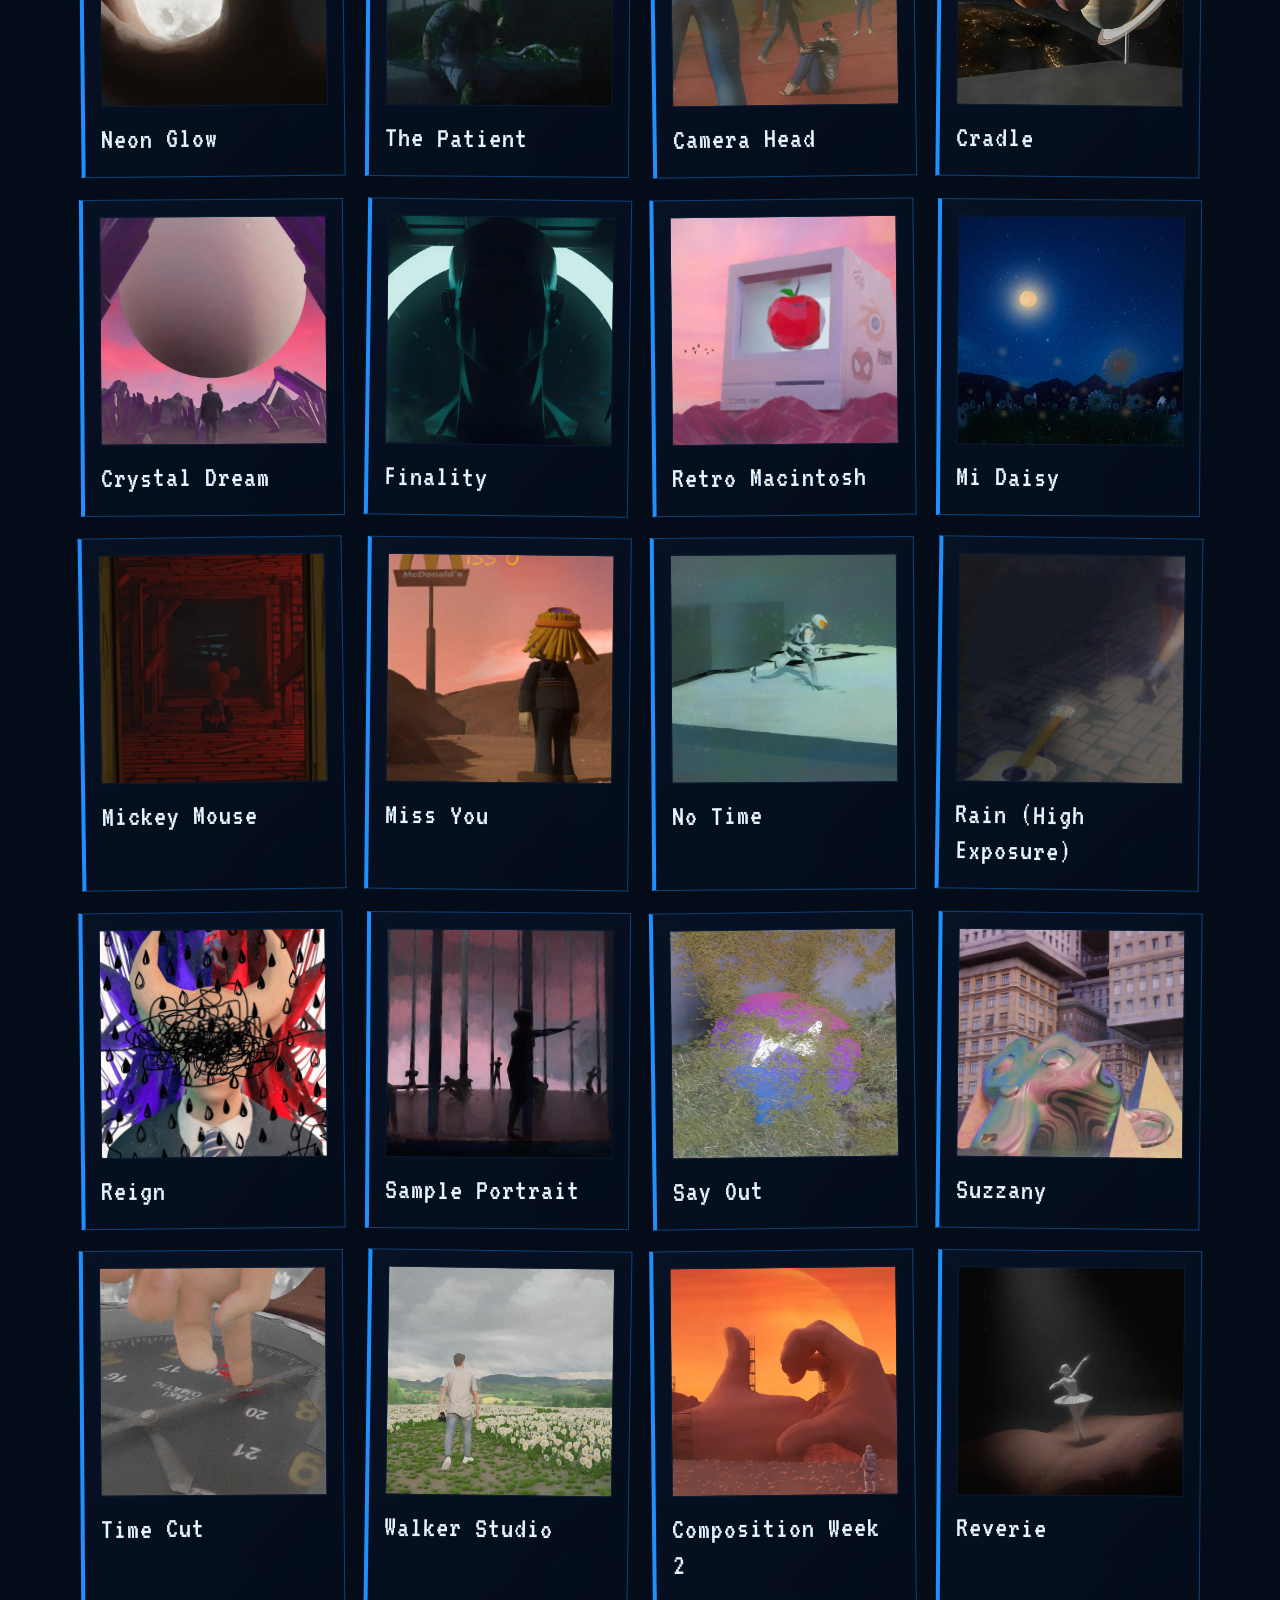
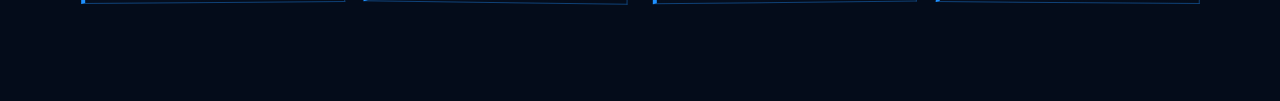
==== commit 46311f12: "Update portfolio identity and quiz link" ====
--- a/artworks/index.html
+++ b/artworks/index.html
@@ -4,7 +4,8 @@
 <head>
   <meta charset="utf-8">
   <meta name="viewport" content="width=device-width, initial-scale=1.0, maximum-scale=1.0, user-scalable=no">
-  <title>Visual Art Showcase · Zernan Vash Arive</title>
+  <title>Visual Art Showcase · Zernan Vash</title>
+  <link rel="icon" href="../favicon.svg" type="image/svg+xml">
   <meta name="description"
     content="A showcase of visual artworks, digital clippings, and illustrations, adopting the same custom VOX newspaper editorial aesthetic.">
   <link rel="preconnect" href="https://fonts.googleapis.com">
@@ -1048,7 +1049,7 @@
       <nav class="nav" aria-label="Primary navigation">
         <a class="brand" href="../index.html#top" aria-label="Portfolio home">
           <span class="brand-mark">ZA</span>
-          <span>ZERNAN VASH ARIVE</span>
+          <span>ZERNAN VASH</span>
         </a>
         <div class="nav-links" aria-label="Page sections">
           <a href="../index.html#about">About</a>
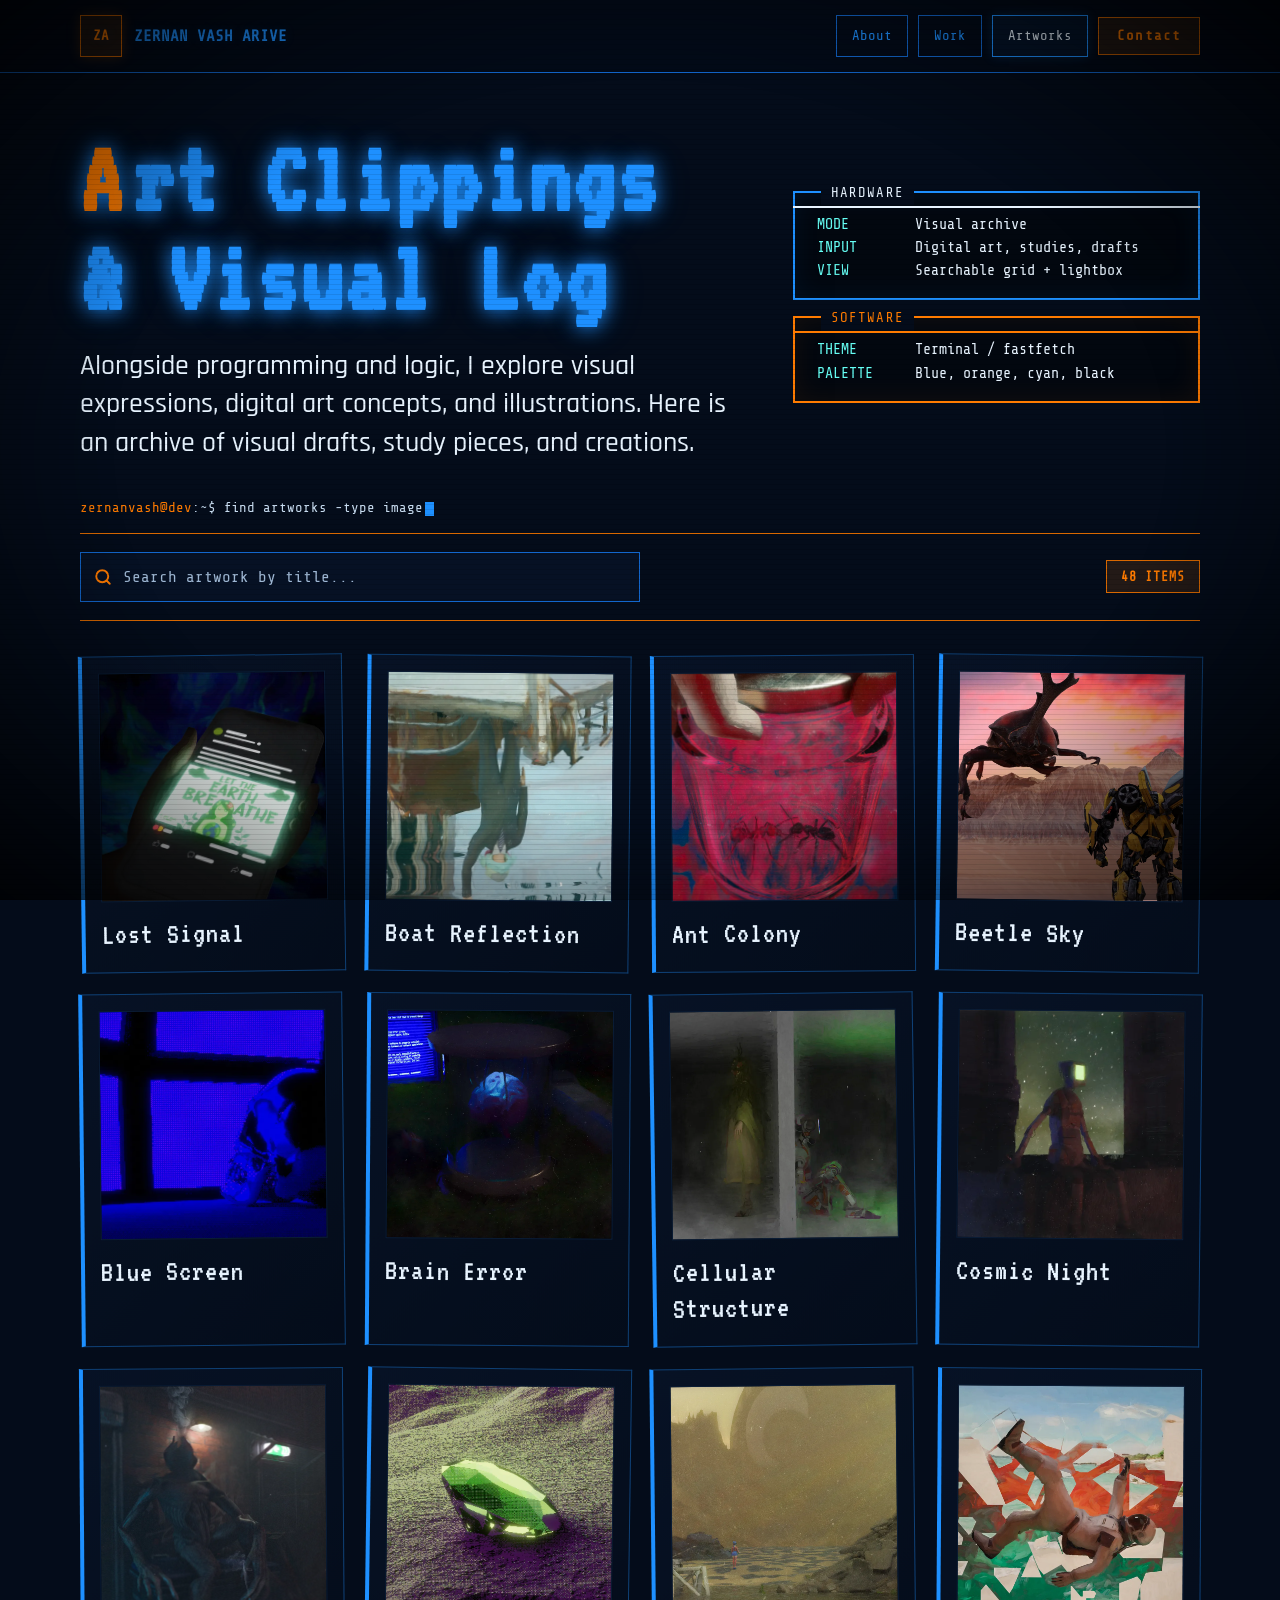
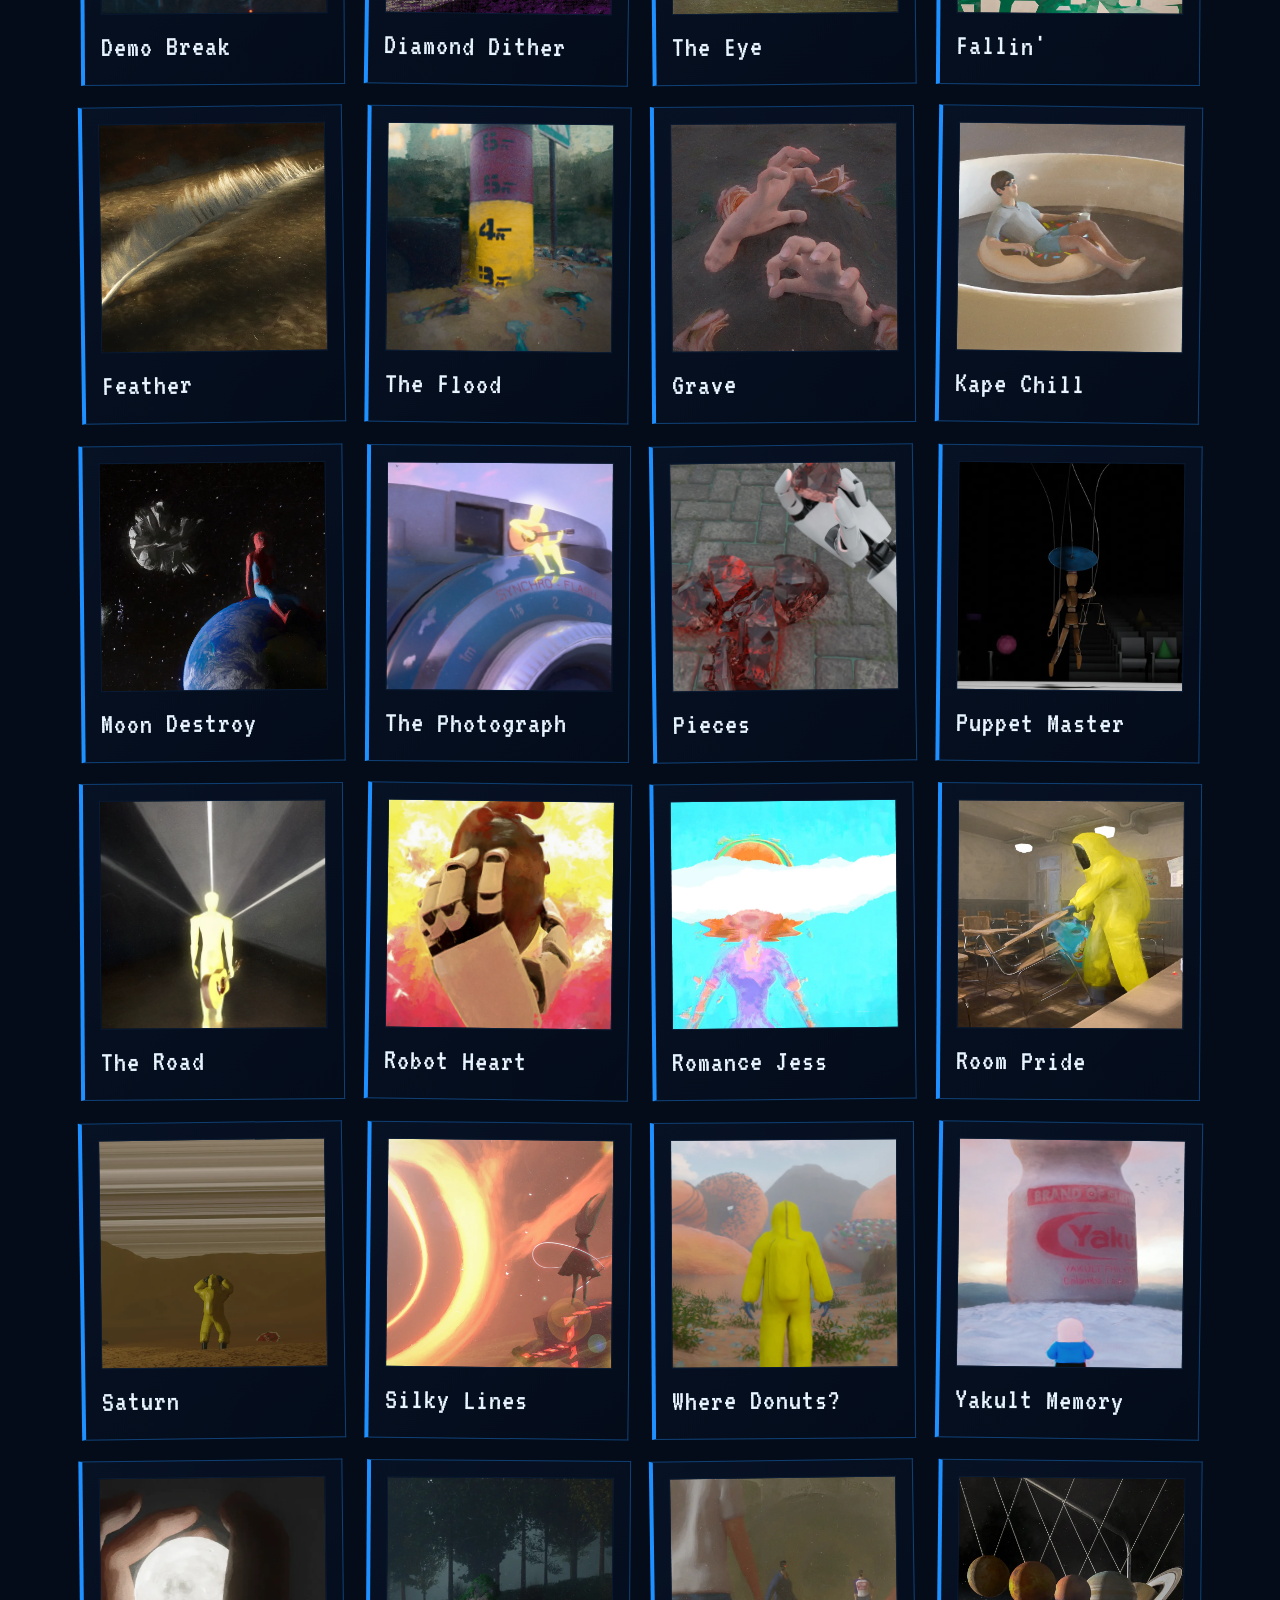
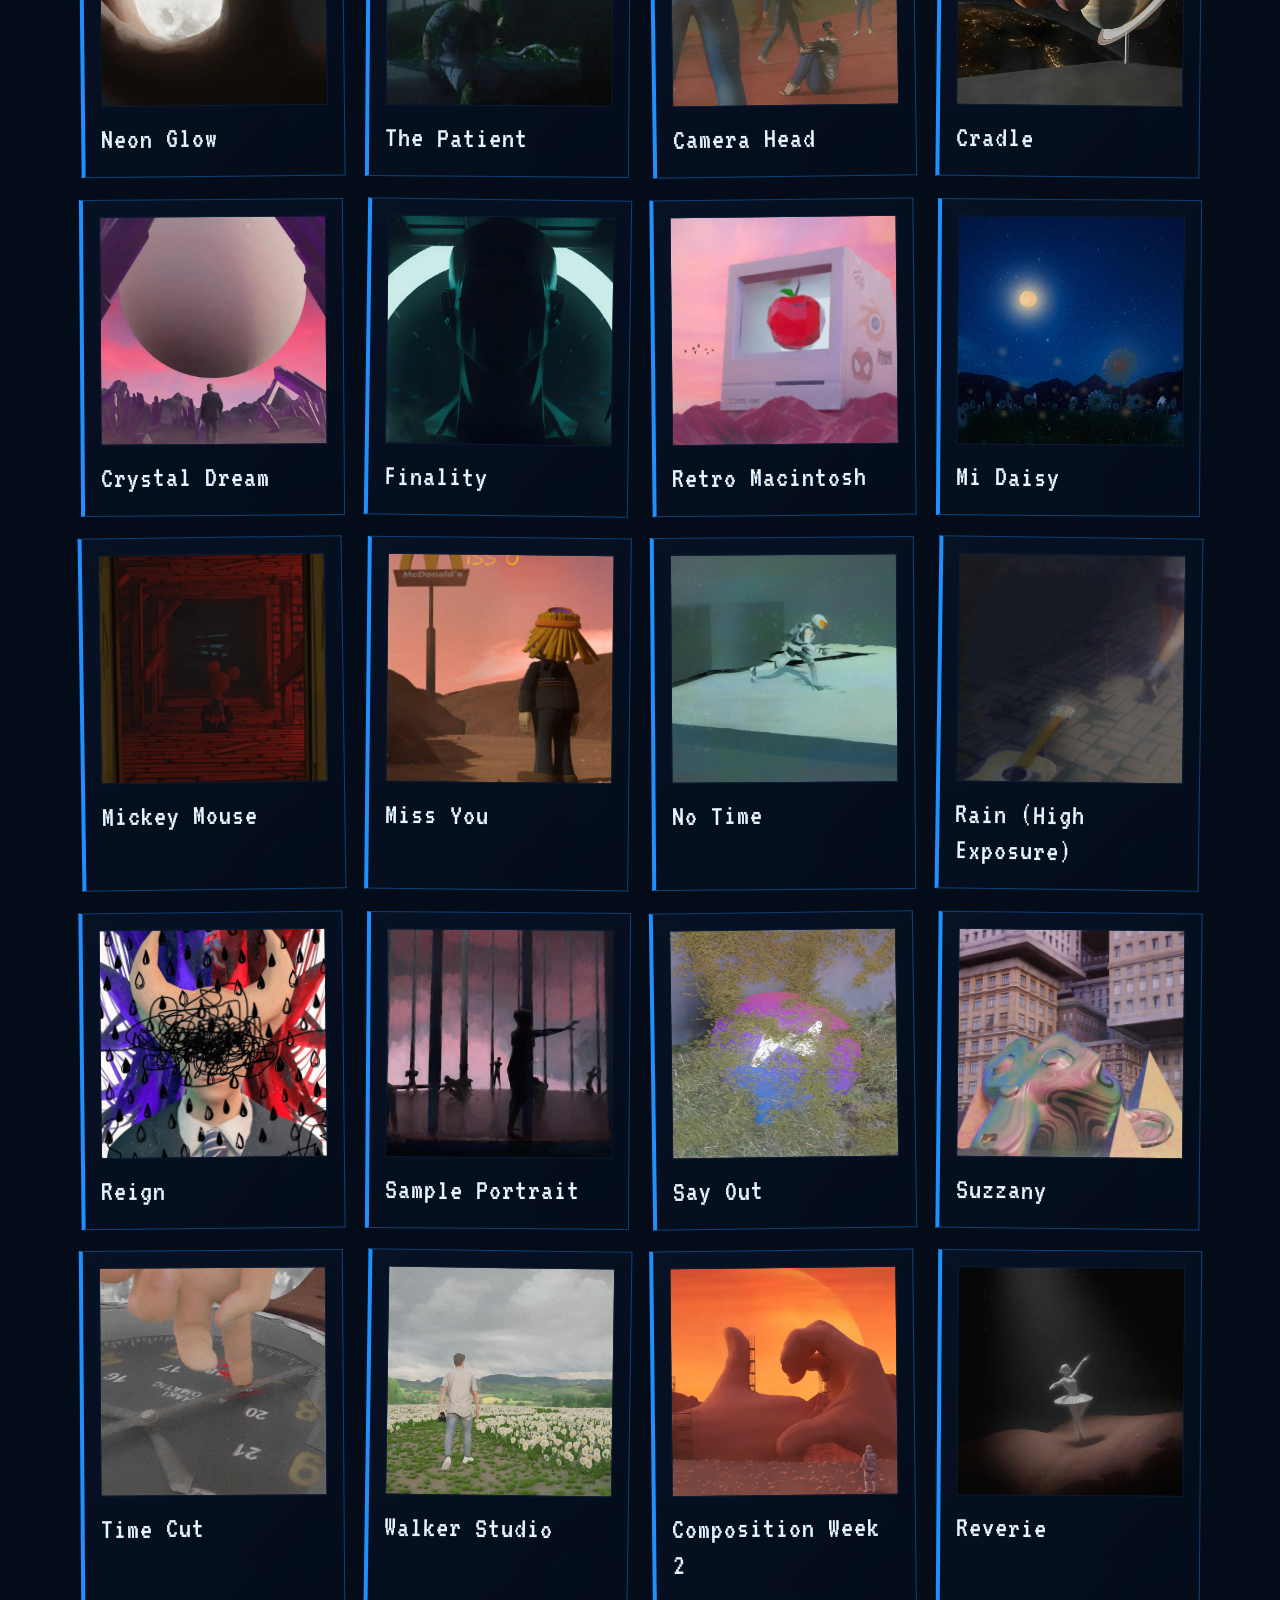
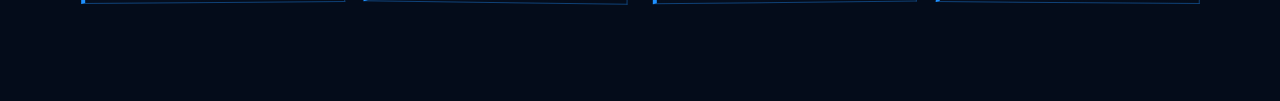
==== commit 3ee1fd05: "design: improve portfolio layout with premium cyber-editorial dark theme" ====
--- a/artworks/index.html
+++ b/artworks/index.html
@@ -1049,13 +1049,12 @@
       <nav class="nav" aria-label="Primary navigation">
         <a class="brand" href="../index.html#top" aria-label="Portfolio home">
           <span class="brand-mark">ZA</span>
-          <span>ZERNAN VASH</span>
+          <span>ZERNAN VASH ARIVE</span>
         </a>
         <div class="nav-links" aria-label="Page sections">
           <a href="../index.html#about">About</a>
-          <a href="../index.html#projects">Projects</a>
+          <a href="../index.html#work">Work</a>
           <a href="./" class="active">Artworks</a>
-          <a href="../index.html#awards">Awards</a>
           <a class="btn btn-primary" href="../index.html#contact">Contact</a>
         </div>
         <button class="mobile-menu" type="button" aria-label="Open menu" aria-expanded="false">
@@ -1066,9 +1065,8 @@
       </nav>
       <div class="mobile-panel" id="mobile-panel">
         <a href="../index.html#about">About</a>
-        <a href="../index.html#projects">Projects</a>
+        <a href="../index.html#work">Work</a>
         <a href="./" class="active">Artworks</a>
-        <a href="../index.html#awards">Awards</a>
         <a href="../index.html#contact">Contact</a>
       </div>
     </div>
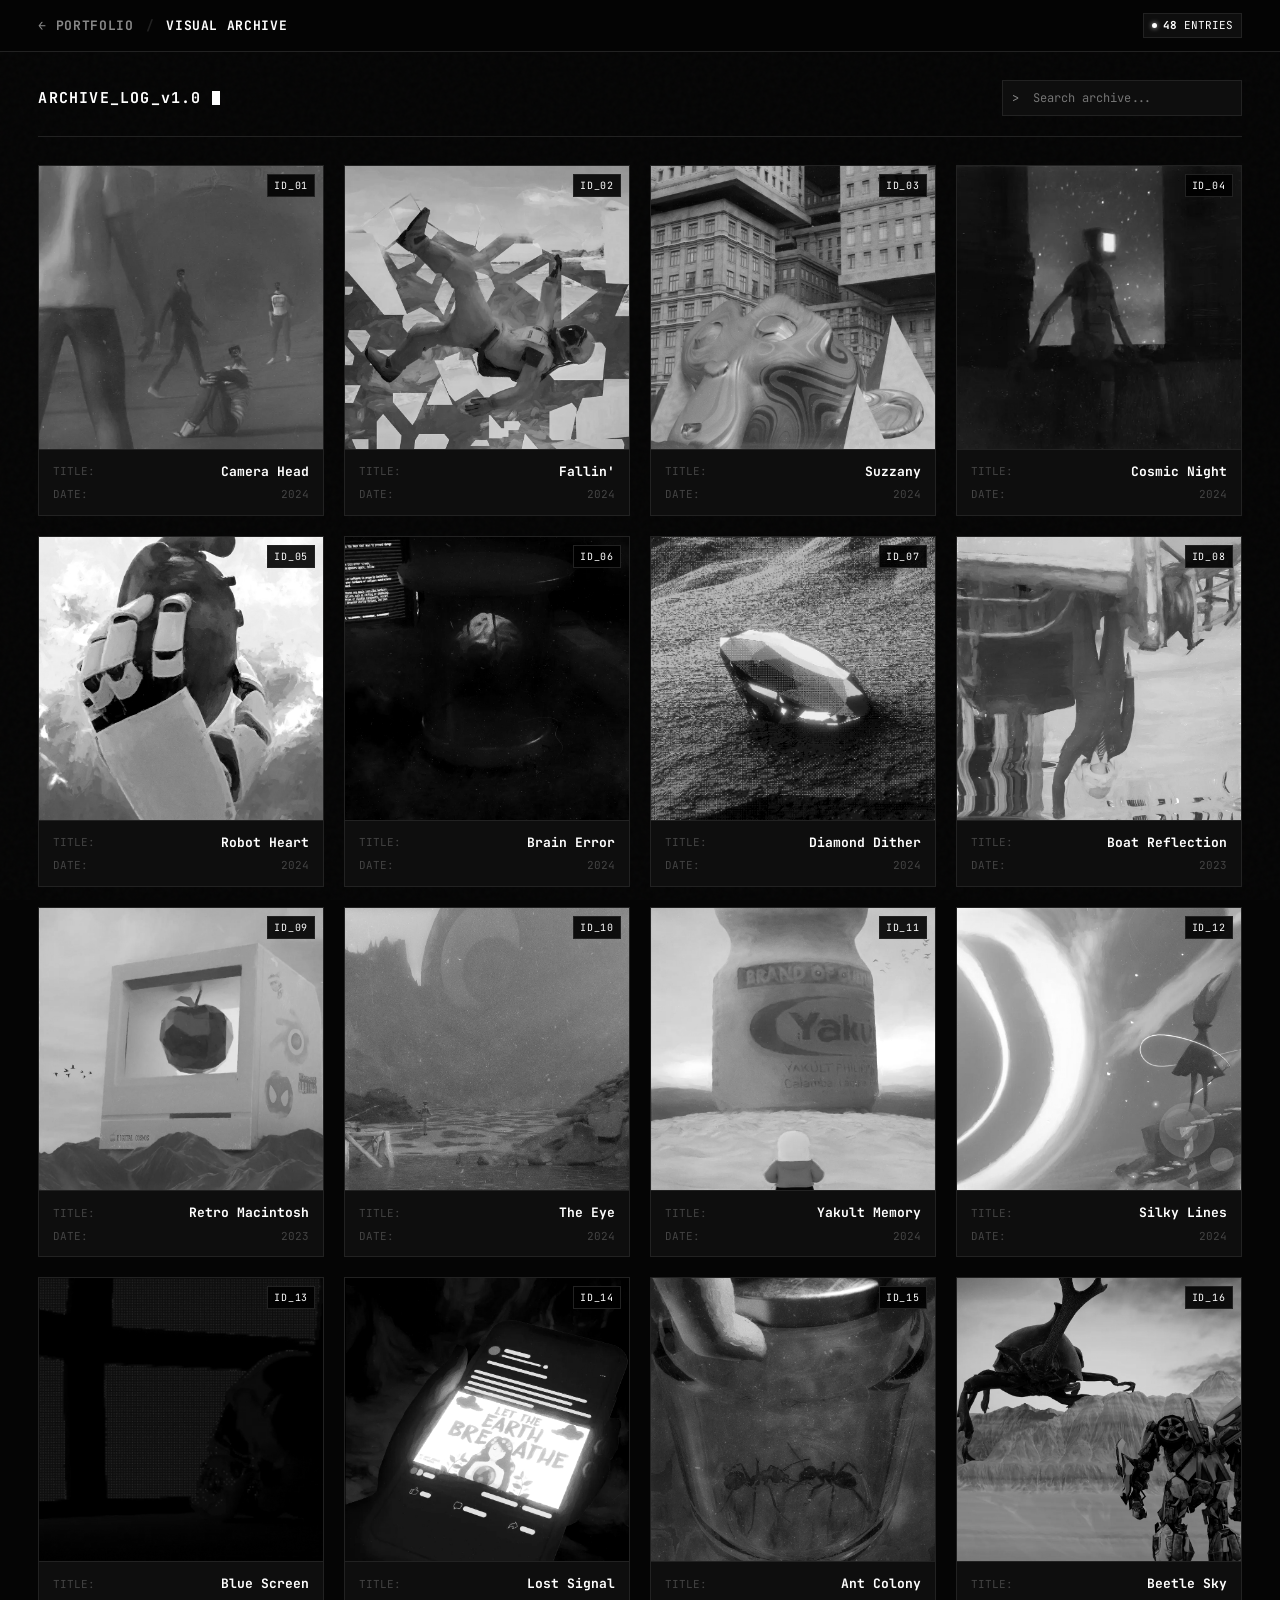
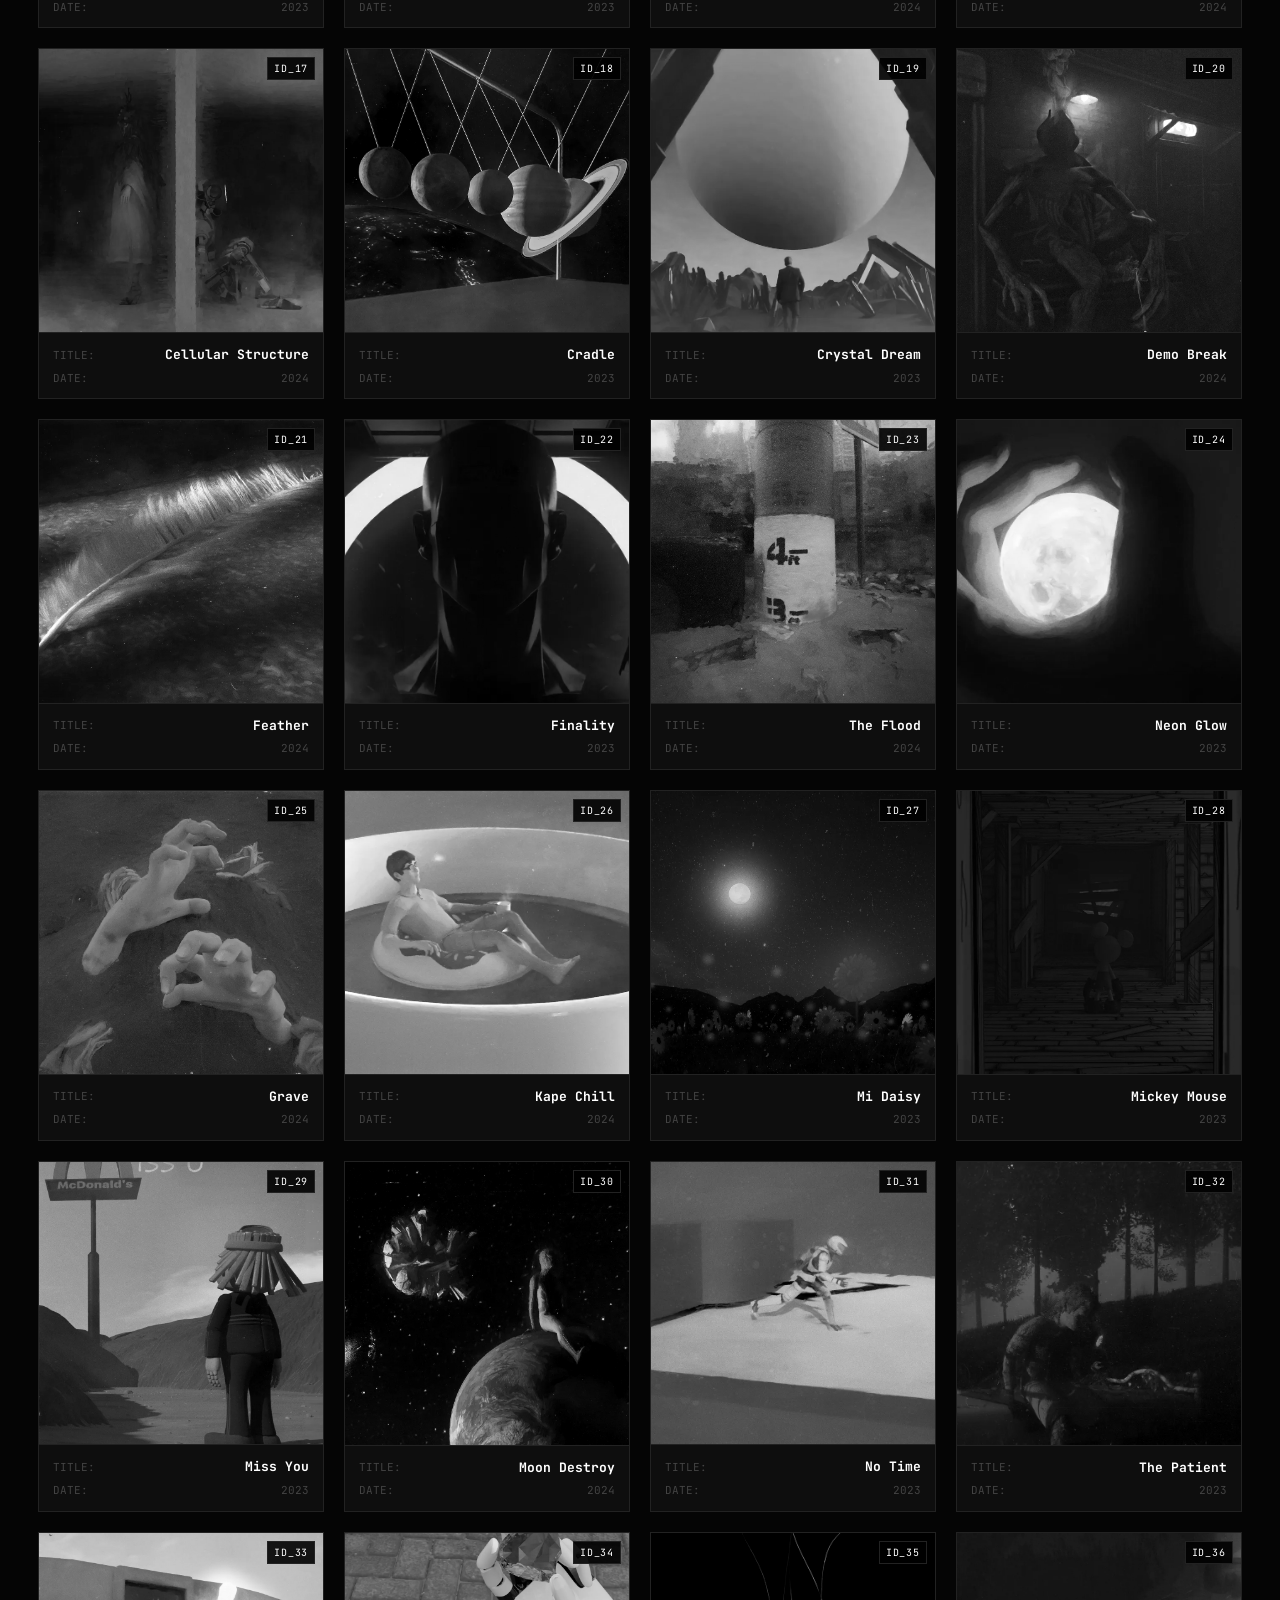
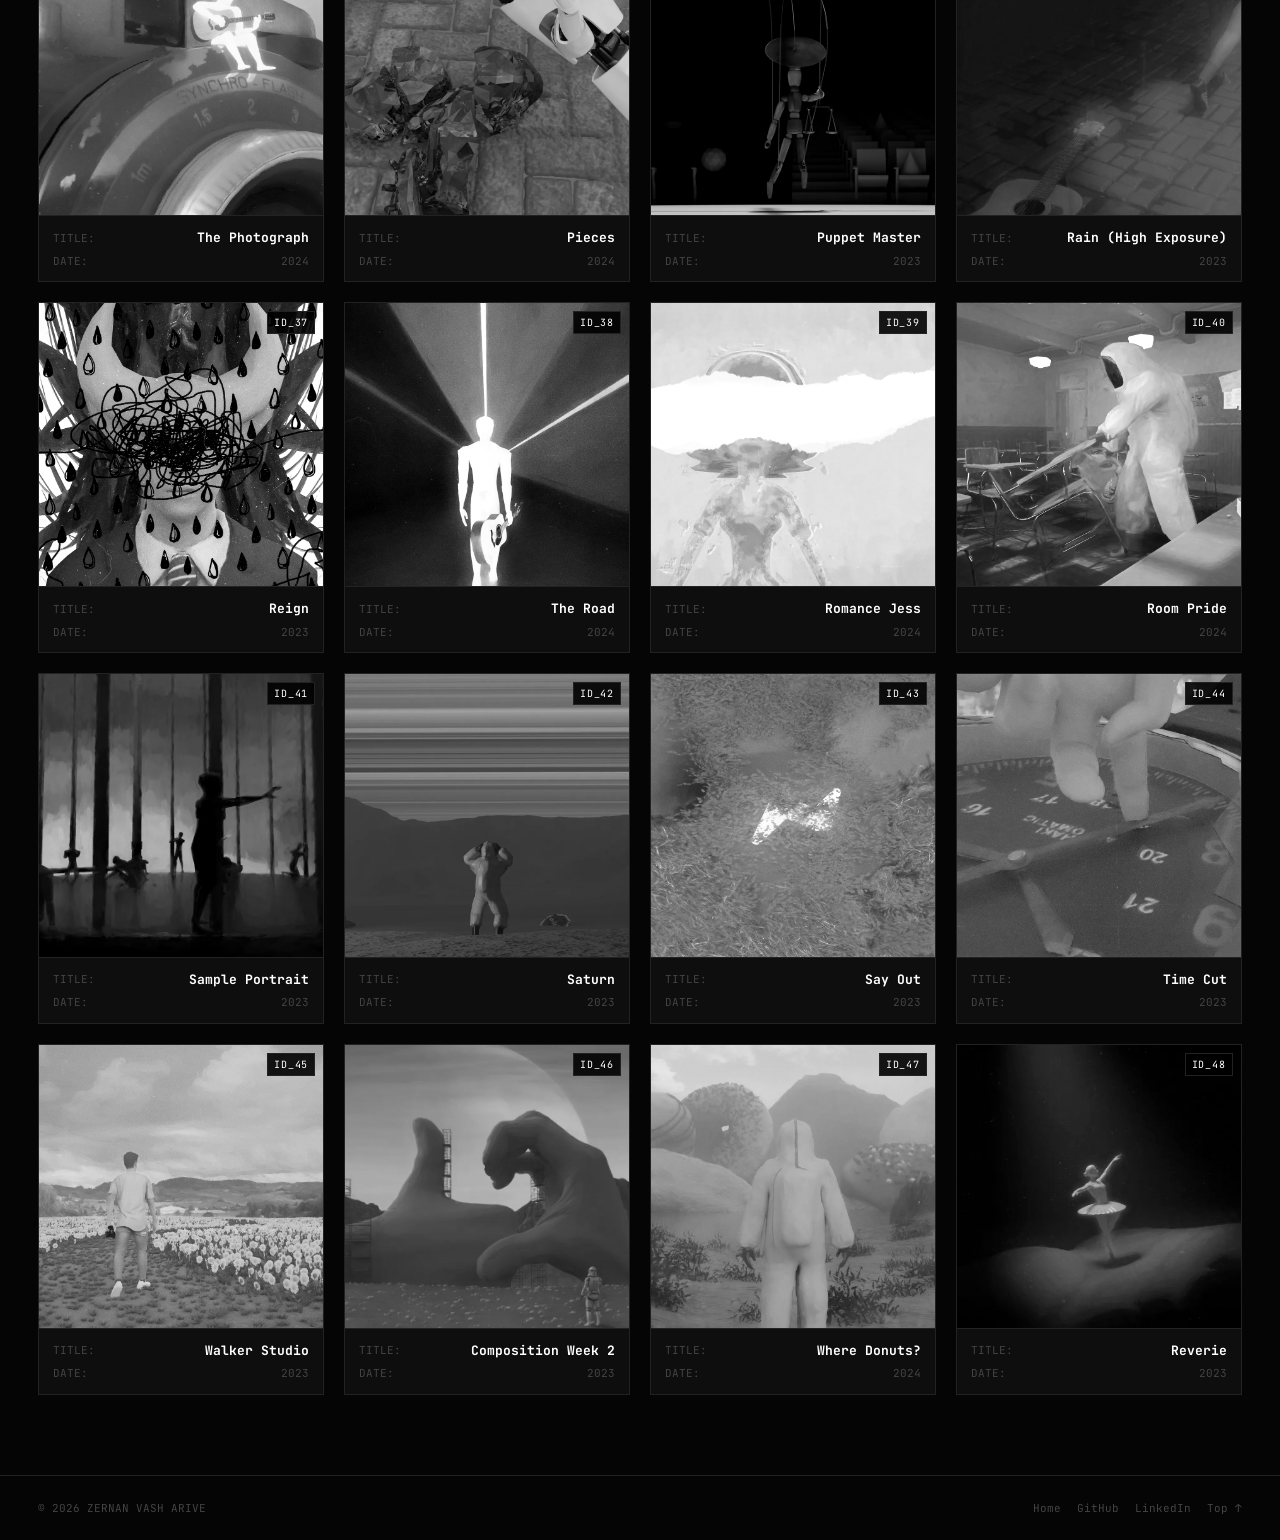
==== commit 5e2398b8: "feat(artworks): redesign artworks page with minimalist grayscale scrollable archive" ====
--- a/artworks/index.html
+++ b/artworks/index.html
@@ -1,107 +1,68 @@
-<!doctype html>
-<html lang="en">
-
+<!DOCTYPE html>
+<html class="dark" lang="en">
 <head>
   <meta charset="utf-8">
-  <meta name="viewport" content="width=device-width, initial-scale=1.0, maximum-scale=1.0, user-scalable=no">
-  <title>Visual Art Showcase · Zernan Vash</title>
+  <meta name="viewport" content="width=device-width, initial-scale=1.0">
+  <title>Visual Archive · Zernan Vash</title>
   <link rel="icon" href="../favicon.svg" type="image/svg+xml">
-  <meta name="description"
-    content="A showcase of visual artworks, digital clippings, and illustrations, adopting the same custom VOX newspaper editorial aesthetic.">
+  <meta name="description" content="Digital art archive, visual studies, 3D explorations, and concept drafts by Zernan Vash Arive.">
+
+  <!-- Google Fonts: JetBrains Mono & Syne -->
   <link rel="preconnect" href="https://fonts.googleapis.com">
-  <link rel="preconnect" href="https://fonts.gstatic.com" crossorigin="">
-  <link
-    href="https://fonts.googleapis.com/css2?family=VT323&amp;family=Share+Tech+Mono&amp;family=Rajdhani:wght@400;500;600;700&amp;display=swap"
-    rel="stylesheet">
+  <link rel="preconnect" href="https://fonts.gstatic.com" crossorigin>
+  <link href="https://fonts.googleapis.com/css2?family=JetBrains+Mono:wght@400;500;600;700&family=Space+Mono:ital,wght@0,400;0,700;1,400&family=Syne:wght@700;800&display=swap" rel="stylesheet">
+
   <style>
     :root {
-      --bg: #f5f2eb;
-      /* warm newspaper cream */
-      --paper: #faf8f5;
-      /* crisp newsprint off-white */
-      --paper-2: #e5e1d7;
-      /* muted cardboard beige */
-      --ink: #0a0a0a;
-      /* deep midnight charcoal */
-      --ink-2: #262626;
-      /* editorial dark gray */
-      --muted: #595959;
-      /* print gray */
-      --rule: #0a0a0a;
-      /* crisp black borders */
-      --rule-soft: #dcd8cf;
-      /* softer dividers */
-      --accent: #fff200;
-      /* VOX neon highlight yellow */
-      --accent-ink: #0a0a0a;
-      --accent-soft: #fff99c;
-      /* soft yellow overlay */
-      --accent-red: #e11d48;
-      /* editorial accent red */
-      --success: #1b4332;
-      --warn: #d97706;
-      --danger: #b91c1c;
-      --font-main: 'Plus Jakarta Sans', -apple-system, BlinkMacSystemFont, "Segoe UI", Roboto, sans-serif;
-      --font-display: 'Playfair Display', Georgia, serif;
-      --font-mono: 'Fira Mono', ui-monospace, Monaco, "Cascadia Code", monospace;
-      --container: 1200px;
-      --gutter: 30px;
-      --radius: 0px;
-      /* sharp newspaper cuts */
-      --shadow-paper: 6px 6px 0 var(--ink);
-      /* solid block shadows */
-      --focus: 0 0 0 3px var(--accent), 0 0 0 5px var(--ink);
-      --grid-line: rgba(10, 10, 10, 0.035);
+      --bg: #050505;
+      --surface: #0e0e0e;
+      --surface-hover: #141414;
+      --border: #222222;
+      --border-hover: #ffffff;
+      
+      --accent: #ffffff;
+      --accent-glow: rgba(255, 255, 255, 0.12);
+      
+      --text: #f0f0f0;
+      --text-muted: #888888;
+      --text-faint: #444444;
+
+      --font-mono: 'JetBrains Mono', monospace;
+      --font-display: 'Syne', sans-serif;
     }
 
     * {
       box-sizing: border-box;
+      margin: 0;
+      padding: 0;
     }
 
     html {
+      scroll-behavior: smooth;
       background: var(--bg);
-      color: var(--ink);
-      scroll-behavior: smooth;
+      color: var(--text);
     }
 
     body {
-      margin: 0;
       min-height: 100vh;
-      overflow-x: hidden;
       background-color: var(--bg);
-      color: var(--ink);
-      font-family: var(--font-main);
-      font-size: 18px;
-      line-height: 1.6;
+      color: var(--text);
+      font-family: var(--font-mono);
+      font-size: 13px;
+      line-height: 1.5;
       -webkit-font-smoothing: antialiased;
-      text-rendering: optimizeLegibility;
       position: relative;
     }
 
-    /* Paper Noise Overlay */
+    /* Subtle background grain overlay */
     body::before {
       content: "";
       position: fixed;
-      top: 0;
-      left: 0;
-      right: 0;
-      bottom: 0;
-      pointer-events: none;
-      z-index: 9999;
-      opacity: 0.055;
-      background-image: url("data:image/svg+xml,%3Csvg viewBox='0 0 200 200' xmlns='http://www.w3.org/2000/svg'%3E%3Cfilter id='noiseFilter'%3E%3CfeTurbulence type='fractalNoise' baseFrequency='0.8' numOctaves='3' stitchTiles='stitch'/%3E%3C/filter%3E%3Crect width='100%25' height='100%25' filter='url(%23noiseFilter)'/%3E%3C/svg%3E");
-    }
-
-    body::after {
-      content: "";
-      position: absolute;
       inset: 0;
       pointer-events: none;
-      z-index: 9998;
-      opacity: 0.11;
-      mix-blend-mode: multiply;
-      background-image: url("data:image/svg+xml,%3Csvg width='8' height='8' viewBox='0 0 8 8' xmlns='http://www.w3.org/2000/svg'%3E%3Cpath d='M0 1.5H8' stroke='%230a0a0a' stroke-width='0.55' stroke-opacity='0.48'/%3E%3C/svg%3E");
-      background-size: 8px 8px;
+      z-index: 0;
+      opacity: 0.025;
+      background-image: url("data:image/svg+xml,%3Csvg viewBox='0 0 200 200' xmlns='http://www.w3.org/2000/svg'%3E%3Cfilter id='noiseFilter'%3E%3CfeTurbulence type='fractalNoise' baseFrequency='0.85' numOctaves='3' stitchTiles='stitch'/%3E%3C/filter%3E%3Crect width='100%25' height='100%25' filter='url(%23noiseFilter)'/%3E%3C/svg%3E");
     }
 
     a {
@@ -109,364 +70,309 @@
       text-decoration: none;
     }
 
-    button,
+    button {
+      font: inherit;
+      background: none;
+      border: none;
+      color: inherit;
+      cursor: pointer;
+    }
+
     input {
       font: inherit;
     }
 
-    button {
-      cursor: pointer;
-    }
-
-    h1,
-    h2,
-    h3,
-    p {
-      margin: 0;
-    }
-
     .container {
-      width: min(var(--container), calc(100% - (var(--gutter) * 2)));
+      max-width: 1440px;
       margin: 0 auto;
-    }
-
+      padding: 0 clamp(16px, 3vw, 40px);
+      position: relative;
+      z-index: 1;
+    }
+
+    /* ═══════════════════════════════════════════════════════════════════
+       MINIMAL TOP BAR (Monochrome)
+       ═══════════════════════════════════════════════════════════════════ */
     .topbar {
       position: sticky;
       top: 0;
-      z-index: 30;
-      border-bottom: 2px solid var(--ink);
-      background: var(--paper);
-    }
-
-    .nav {
-      min-height: 70px;
-      display: flex;
-      align-items: center;
+      z-index: 100;
+      background: rgba(5, 5, 5, 0.94);
+      backdrop-filter: blur(16px);
+      -webkit-backdrop-filter: blur(16px);
+      border-bottom: 1px solid var(--border);
+      height: 52px;
+      display: flex;
+      align-items: center;
+    }
+
+    .topbar .container {
+      width: 100%;
+      display: flex;
       justify-content: space-between;
-      gap: 24px;
-    }
-
-    .brand {
+      align-items: center;
+      gap: 16px;
+    }
+
+    .nav-brand {
+      display: flex;
+      align-items: center;
+      gap: 12px;
+      font-size: 13px;
+      font-weight: 700;
+      letter-spacing: 0.05em;
+      color: var(--text);
+    }
+
+    .nav-back {
+      color: var(--text-muted);
       display: inline-flex;
       align-items: center;
-      gap: 12px;
-      font-family: var(--font-display);
-      font-weight: 900;
-      font-size: 22px;
-      letter-spacing: -0.02em;
-    }
-
-    .brand-mark {
-      width: 42px;
-      height: 42px;
+      gap: 6px;
+      transition: color 0.15s;
+    }
+
+    .nav-back:hover {
+      color: #ffffff;
+    }
+
+    .nav-divider {
+      color: var(--border);
+    }
+
+    .nav-title {
+      color: #ffffff;
+    }
+
+    .nav-status {
+      display: flex;
+      align-items: center;
+      gap: 16px;
+      font-size: 12px;
+      color: var(--text-muted);
+    }
+
+    .status-badge {
+      display: inline-flex;
+      align-items: center;
+      gap: 6px;
+      padding: 3px 8px;
+      background: rgba(255, 255, 255, 0.04);
+      border: 1px solid var(--border);
+      color: #ffffff;
+      font-size: 11px;
+    }
+
+    .status-dot {
+      width: 5px;
+      height: 5px;
+      border-radius: 50%;
+      background: #ffffff;
+      box-shadow: 0 0 5px rgba(255, 255, 255, 0.8);
+    }
+
+    /* ═══════════════════════════════════════════════════════════════════
+       ARCHIVE CONTROLS HEADER (Clean & Minimal)
+       ═══════════════════════════════════════════════════════════════════ */
+    .archive-header {
+      padding: 28px 0 20px;
+      display: flex;
+      justify-content: space-between;
+      align-items: center;
+      flex-wrap: wrap;
+      gap: 16px;
+      border-bottom: 1px solid var(--border);
+      margin-bottom: 28px;
+    }
+
+    .archive-heading {
+      font-size: 15px;
+      font-weight: 700;
+      letter-spacing: 0.08em;
+      color: #ffffff;
+      display: flex;
+      align-items: center;
+      gap: 10px;
+    }
+
+    .cursor-block {
+      display: inline-block;
+      width: 8px;
+      height: 14px;
+      background-color: #ffffff;
+      animation: blink 1s step-end infinite;
+    }
+
+    @keyframes blink {
+      0%, 100% { opacity: 1; }
+      50% { opacity: 0; }
+    }
+
+    .search-wrapper {
+      position: relative;
+      min-width: 240px;
+    }
+
+    .search-input {
+      width: 100%;
+      padding: 8px 12px 8px 30px;
+      background: var(--surface);
+      border: 1px solid var(--border);
+      color: var(--text);
+      font-size: 12px;
+      outline: none;
+      transition: border-color 0.15s, box-shadow 0.15s;
+    }
+
+    .search-input:focus {
+      border-color: #ffffff;
+      box-shadow: 0 0 8px rgba(255, 255, 255, 0.15);
+    }
+
+    .search-icon {
+      position: absolute;
+      left: 10px;
+      top: 50%;
+      transform: translateY(-50%);
+      color: var(--text-muted);
+      font-size: 12px;
+      pointer-events: none;
+    }
+
+    /* ═══════════════════════════════════════════════════════════════════
+       SCROLLABLE ARCHIVE GRID
+       ═══════════════════════════════════════════════════════════════════ */
+    .archive-grid {
       display: grid;
-      place-items: center;
-      border: 3px solid var(--ink);
-      background: var(--accent);
-      color: var(--accent-ink);
-      font: 900 14px/1 var(--font-mono);
-      transform: rotate(-3deg);
-      box-shadow: 3px 3px 0 var(--ink);
-    }
-
-    .nav-links {
-      display: flex;
-      align-items: center;
-      gap: 24px;
-      color: var(--ink-2);
-      font-size: 15px;
-      font-weight: 800;
-    }
-
-    .nav-links a:not(.btn) {
+      grid-template-columns: repeat(auto-fill, minmax(280px, 1fr));
+      gap: 20px;
+      padding-bottom: 80px;
+    }
+
+    .archive-card {
+      background: var(--surface);
+      border: 1px solid var(--border);
+      display: flex;
+      flex-direction: column;
+      cursor: pointer;
       position: relative;
-      padding: 4px 0;
-    }
-
-    .nav-links a:not(.btn)::after {
-      content: "";
-      position: absolute;
-      bottom: 0;
-      left: 0;
-      width: 100%;
-      height: 2px;
-      background: var(--accent-red);
-      transform: scaleX(0);
-      transform-origin: right;
-      transition: transform 0.25s ease-out;
-    }
-
-    .nav-links a:not(.btn):hover::after,
-    .nav-links a:not(.btn).active::after {
-      transform: scaleX(1);
-      transform-origin: left;
-    }
-
-    .nav-links a:not(.btn).active {
-      color: var(--accent-red);
-    }
-
-    .btn {
-      min-height: 44px;
-      display: inline-flex;
-      align-items: center;
-      justify-content: center;
-      gap: 8px;
-      border: 3px solid var(--ink);
-      border-radius: var(--radius);
-      padding: 0 18px;
-      background: var(--paper);
-      color: var(--ink);
-      font-family: var(--font-mono);
-      font-size: 13px;
-      text-transform: uppercase;
-      font-weight: 900;
-      line-height: 1;
-      position: relative;
-      box-shadow: 4px 4px 0 var(--ink);
-      transition: transform 100ms ease, box-shadow 100ms ease, background 140ms ease;
-      white-space: nowrap;
-    }
-
-    .btn:hover {
-      background: var(--accent);
-      transform: translate(-2px, -2px);
-      box-shadow: 6px 6px 0 var(--ink);
-    }
-
-    .btn:active {
-      transform: translate(2px, 2px);
-      box-shadow: 2px 2px 0 var(--ink);
-    }
-
-    .btn-primary {
-      background: var(--accent);
-      color: var(--accent-ink);
-    }
-
-    .btn-primary:hover {
-      background: var(--paper);
-    }
-
-    .mobile-menu {
-      display: none;
-      width: 44px;
-      height: 44px;
-      border: 3px solid var(--ink);
-      border-radius: var(--radius);
-      background: var(--paper);
-      color: var(--ink);
-      box-shadow: 4px 4px 0 var(--ink);
-    }
-
-    .mobile-panel {
-      display: none;
-      padding: 0 0 16px;
-    }
-
-    .mobile-panel a {
-      display: block;
-      padding: 12px 0;
-      border-top: 1px solid var(--rule);
-      color: var(--ink-2);
-      font-weight: 850;
-    }
-
-    .mobile-panel a.active {
-      color: var(--accent-red);
-    }
-
-    .mobile-panel.open {
-      display: block;
-    }
-
-    /* Page Layout */
-    .artworks-section {
-      padding: 48px 0 98px;
-    }
-
-    .section-head {
-      display: grid;
-      grid-template-columns: minmax(0, 0.98fr) minmax(280px, 0.45fr);
-      gap: 48px;
-      align-items: end;
-      margin-bottom: 38px;
-    }
-
-    .section-head h1 {
-      font-family: var(--font-display);
-      font-weight: 900;
-      font-size: clamp(40px, 6vw, 76px);
-      line-height: 1.05;
-      letter-spacing: -0.04em;
-    }
-
-    .section-head p {
-      color: var(--ink-2);
-      font-size: 20px;
-      line-height: 1.5;
-    }
-
-    .section-initial {
-      display: inline-block;
-      width: 0.88em;
-      height: 0.88em;
-      border: 3.5px solid var(--ink);
-      background: var(--accent);
-      color: var(--ink);
-      font-family: var(--font-mono);
-      font-weight: 900;
-      font-size: 1.15em;
-      line-height: 0.72;
-      text-align: center;
-      margin-right: 0.08em;
-      box-shadow: 3px 3px 0 var(--ink);
-      transform: rotate(-4deg);
-      user-select: none;
-    }
-
-    .section-initial.a {
-      background: var(--accent-red);
-      color: var(--paper);
-    }
-
-    /* Filter Controls */
-    .controls-panel {
-      display: grid;
-      grid-template-columns: 1fr auto;
-      gap: 16px;
-      align-items: center;
-      border-top: 3px solid var(--ink);
-      border-bottom: 3px solid var(--ink);
-      padding: 16px 0;
-      margin-bottom: 42px;
-    }
-
-    .search-input-wrapper {
+      transition: transform 0.2s cubic-bezier(0.16, 1, 0.3, 1), border-color 0.2s, box-shadow 0.2s;
+    }
+
+    .archive-card:hover,
+    .archive-card:focus-visible {
+      transform: translateY(-4px);
+      border-color: var(--border-hover);
+      box-shadow: 0 12px 28px rgba(0, 0, 0, 0.9), 0 0 15px rgba(255, 255, 255, 0.08);
+      outline: none;
+    }
+
+    .card-media {
       position: relative;
       width: 100%;
-      max-width: 460px;
-    }
-
-    .search-input-wrapper svg {
-      position: absolute;
-      left: 14px;
-      top: 50%;
-      transform: translateY(-50%);
-      color: var(--muted);
-      pointer-events: none;
-    }
-
-    .search-input {
-      width: 100%;
-      border: 3px solid var(--ink);
-      background: var(--paper);
-      padding: 10px 14px 10px 42px;
-      font-family: var(--font-main);
-      font-size: 16px;
-      font-weight: 500;
-      box-shadow: 4px 4px 0 var(--ink);
-      transition: transform 0.1s ease, box-shadow 0.1s ease;
-    }
-
-    .search-input:focus {
-      outline: none;
-      box-shadow: 4px 4px 0 var(--accent);
-      transform: translate(-2px, -2px);
-    }
-
-    .stats-label {
-      display: inline-flex;
-      align-items: center;
-      padding: 6px 12px;
-      border: 3px solid var(--ink);
-      background: var(--accent-red);
-      color: var(--paper);
-      font: 700 12px/1 var(--font-mono);
-      letter-spacing: 0.08em;
-      text-transform: uppercase;
-      transform: rotate(-1deg);
-      box-shadow: 3px 3px 0 var(--ink);
-    }
-
-    /* Grid Layout */
-    .artworks-grid {
-      display: grid;
-      grid-template-columns: repeat(auto-fill, minmax(280px, 1fr));
-      gap: 28px;
-    }
-
-    .artwork-card {
-      border: 3px solid var(--ink);
-      background: var(--paper);
-      box-shadow: var(--shadow-paper);
-      padding: 16px;
-      display: flex;
-      flex-direction: column;
-      gap: 14px;
-      transition: transform 0.2s cubic-bezier(0.175, 0.885, 0.32, 1.15), box-shadow 0.2s ease;
-      cursor: pointer;
-    }
-
-    .artwork-card:hover {
-      transform: translateY(-6px) scale(1.01) !important;
-      box-shadow: 10px 10px 0 var(--ink);
-      z-index: 5;
-    }
-
-    .artwork-img-wrapper {
-      position: relative;
-      width: 100%;
-      padding-top: 100%; /* square ratio */
-      border: 3px solid var(--ink);
+      aspect-ratio: 1 / 1;
+      background: #000000;
       overflow: hidden;
-      background: var(--paper-2);
-    }
-
-    .artwork-img {
-      position: absolute;
-      top: 0;
-      left: 0;
+      border-bottom: 1px solid var(--border);
+    }
+
+    .card-img {
       width: 100%;
       height: 100%;
       object-fit: cover;
-      transition: transform 0.4s ease;
-    }
-
-    .artwork-card:hover .artwork-img {
-      transform: scale(1.05);
-    }
-
-    .artwork-info {
+      filter: grayscale(100%) contrast(105%);
+      transition: transform 0.4s cubic-bezier(0.16, 1, 0.3, 1), filter 0.3s;
+    }
+
+    .archive-card:hover .card-img {
+      transform: scale(1.04);
+      filter: grayscale(0%) contrast(100%);
+    }
+
+    .card-id-tag {
+      position: absolute;
+      top: 8px;
+      right: 8px;
+      background: rgba(0, 0, 0, 0.9);
+      border: 1px solid var(--border);
+      padding: 3px 6px;
+      font-size: 10px;
+      color: #ffffff;
+      letter-spacing: 0.08em;
+    }
+
+    .card-info {
+      padding: 12px 14px;
       display: flex;
       flex-direction: column;
-      gap: 4px;
-    }
-
-    .artwork-title {
-      font-family: var(--font-display);
-      font-size: 20px;
-      font-weight: 900;
-      line-height: 1.2;
-      color: var(--ink);
-    }
-
-    .artwork-file {
-      font-family: var(--font-mono);
+      gap: 5px;
       font-size: 11px;
-      color: var(--muted);
-      word-break: break-all;
-    }
-
-    /* Lightbox Modal */
+      background: var(--surface);
+    }
+
+    .card-row {
+      display: flex;
+      justify-content: space-between;
+      align-items: center;
+      gap: 8px;
+    }
+
+    .card-label {
+      color: var(--text-faint);
+    }
+
+    .card-title {
+      font-size: 13px;
+      font-weight: 700;
+      color: #ffffff;
+      white-space: nowrap;
+      overflow: hidden;
+      text-overflow: ellipsis;
+    }
+
+    .card-year {
+      color: var(--text-faint);
+    }
+
+    /* ═══════════════════════════════════════════════════════════════════
+       EMPTY STATE
+       ═══════════════════════════════════════════════════════════════════ */
+    .empty-state {
+      grid-column: 1 / -1;
+      padding: 60px 20px;
+      text-align: center;
+      border: 1px dashed var(--border);
+      background: var(--surface);
+      color: var(--text-muted);
+    }
+
+    .empty-btn {
+      margin-top: 12px;
+      padding: 6px 14px;
+      border: 1px solid #ffffff;
+      color: #ffffff;
+      font-size: 11px;
+      transition: all 0.15s;
+    }
+
+    .empty-btn:hover {
+      background: #ffffff;
+      color: #000000;
+    }
+
+    /* ═══════════════════════════════════════════════════════════════════
+       LIGHTBOX MODAL
+       ═══════════════════════════════════════════════════════════════════ */
     .lightbox {
       position: fixed;
       inset: 0;
       z-index: 1000;
-      background: rgba(10, 10, 10, 0.94);
+      background: rgba(0, 0, 0, 0.96);
+      backdrop-filter: blur(12px);
+      -webkit-backdrop-filter: blur(12px);
       display: none;
       place-items: center;
-      padding: clamp(12px, 3vw, 36px);
+      padding: 20px;
       opacity: 0;
       transition: opacity 0.2s ease;
     }
@@ -478,794 +384,334 @@
 
     .lightbox-content {
       position: relative;
-      max-width: 90vw;
-      width: fit-content;
-      background: var(--paper);
-      border: 3px solid var(--ink);
-      padding: clamp(12px, 2.5vw, 24px);
-      box-shadow: 8px 8px 0 var(--ink);
+      max-width: 92vw;
+      max-height: 90vh;
+      background: var(--surface);
+      border: 1px solid var(--border);
+      box-shadow: 0 20px 50px rgba(0, 0, 0, 0.95), 0 0 30px rgba(255, 255, 255, 0.05);
       display: flex;
       flex-direction: column;
-      align-items: center;
-      animation: lightbox-appear 0.25s cubic-bezier(0.175, 0.885, 0.32, 1.15);
-    }
-
-    @keyframes lightbox-appear {
-      from {
-        transform: scale(0.9) rotate(-1deg);
-        opacity: 0;
-      }
-
-      to {
-        transform: scale(1) rotate(0deg);
-        opacity: 1;
-      }
-    }
-
-    .lightbox-image-wrapper {
+      overflow: hidden;
+    }
+
+    .lightbox-top {
+      padding: 10px 16px;
+      background: #000000;
+      border-bottom: 1px solid var(--border);
+      display: flex;
+      justify-content: space-between;
+      align-items: center;
+      font-size: 11px;
+    }
+
+    .lightbox-id {
+      color: #ffffff;
+    }
+
+    .lightbox-close {
+      color: var(--text-muted);
+      padding: 2px 6px;
+      border: 1px solid var(--border);
+      transition: all 0.15s;
+    }
+
+    .lightbox-close:hover {
+      border-color: #ffffff;
+      color: #ffffff;
+    }
+
+    .lightbox-stage {
       position: relative;
-      border: 3px solid var(--ink);
-      background: var(--paper-2);
-      max-height: 70vh;
-      display: flex;
+      display: flex;
+      align-items: center;
       justify-content: center;
-      align-items: center;
-    }
-
-    .lightbox-image {
+      background: #000000;
+      padding: 16px;
+      overflow: hidden;
+    }
+
+    .lightbox-img {
       max-width: 100%;
-      max-height: 70vh;
+      max-height: 72vh;
       object-fit: contain;
-      display: block;
-    }
+    }
+
+    .lightbox-nav {
+      position: absolute;
+      top: 50%;
+      transform: translateY(-50%);
+      padding: 10px 14px;
+      background: rgba(0, 0, 0, 0.85);
+      border: 1px solid var(--border);
+      color: var(--text);
+      font-size: 14px;
+      transition: all 0.15s;
+    }
+
+    .lightbox-nav:hover {
+      border-color: #ffffff;
+      color: #ffffff;
+    }
+
+    .lightbox-prev { left: 12px; }
+    .lightbox-next { right: 12px; }
 
     .lightbox-footer {
-      width: 100%;
-      margin-top: 16px;
+      padding: 12px 16px;
+      border-top: 1px solid var(--border);
       display: flex;
       justify-content: space-between;
-      align-items: flex-end;
-      gap: 24px;
-      border-top: 2px dashed var(--rule-soft);
-      padding-top: 14px;
+      align-items: center;
+      font-size: 12px;
+      background: var(--surface);
     }
 
     .lightbox-title {
-      font-family: var(--font-display);
-      font-size: 26px;
-      font-weight: 900;
-      line-height: 1.1;
-    }
-
-    .lightbox-filename {
-      font-family: var(--font-mono);
-      font-size: 12px;
-      color: var(--muted);
-      margin-top: 4px;
-    }
-
-    .lightbox-close {
-      position: absolute;
-      top: -18px;
-      right: -18px;
-      width: 36px;
-      height: 36px;
-      border: 3px solid var(--ink);
-      background: var(--accent);
-      color: var(--ink);
-      font: 900 16px/1 var(--font-mono);
-      cursor: pointer;
-      display: grid;
-      place-items: center;
-      box-shadow: 3px 3px 0 var(--ink);
-      transition: transform 0.1s ease;
-      z-index: 1010;
-    }
-
-    .lightbox-close:hover {
-      transform: scale(1.1) rotate(5deg);
-    }
-
-    .lightbox-close:active {
-      transform: translate(1px, 1px);
-      box-shadow: 2px 2px 0 var(--ink);
-    }
-
-    /* Terminal portfolio skin */
-    :root {
-      --blue: #1e90ff;
-      --blue-dim: #1266cc;
-      --blue-glow: rgba(30, 144, 255, 0.18);
-      --blue-faint: rgba(30, 144, 255, 0.07);
-      --orange: #ff7b00;
-      --orange-dim: #d96800;
-      --orange-glow: rgba(255, 123, 0, 0.22);
-      --orange-soft: rgba(255, 123, 0, 0.12);
-      --white: #e8f4ff;
-      --white-dim: #c8dcf0;
-      --white-muted: #9fb8d4;
-      --bg: #040c1a;
-      --bg2: #071225;
-      --bg3: #0a1c35;
-      --font-main: 'Rajdhani', sans-serif;
-      --font-display: 'VT323', monospace;
-      --font-mono: 'Share Tech Mono', monospace;
-      --container: 1120px;
-      --gutter: clamp(18px, 4vw, 42px);
-      --rule: rgba(30, 144, 255, 0.32);
-      --rule-soft: rgba(30, 144, 255, 0.16);
-      --accent: var(--blue);
-      --accent-red: var(--orange);
-      --paper: var(--bg2);
-      --paper-2: var(--bg3);
-      --ink: var(--white);
-      --ink-2: var(--white-dim);
-      --muted: var(--white-muted);
-      --shadow-paper: none;
-      --focus: 0 0 0 2px var(--orange), 0 0 18px var(--orange-glow);
-    }
-
-    html {
-      background: var(--bg);
-      color: var(--white);
-    }
-
-    body {
-      background: var(--bg);
-      color: var(--white);
-      font-family: var(--font-mono);
-      font-size: 16px;
-      line-height: 1.75;
-    }
-
-    body::before {
-      background-image: repeating-linear-gradient(
-        to bottom,
-        transparent 0px,
-        transparent 4px,
-        rgba(0, 0, 0, 0.13) 4px,
-        rgba(0, 0, 0, 0.13) 5px
-      );
-      opacity: 0.7;
-      mix-blend-mode: normal;
-    }
-
-    body::after {
-      position: fixed;
-      background: radial-gradient(ellipse at center, transparent 58%, rgba(0, 0, 0, 0.78) 100%);
-      opacity: 1;
-      mix-blend-mode: normal;
-    }
-
-    .topbar {
-      position: sticky;
-      border-bottom: 1px solid var(--blue-dim);
-      background: rgba(4, 12, 26, 0.92);
-      backdrop-filter: blur(12px);
-    }
-
-    .nav {
-      min-height: 72px;
-    }
-
-    .brand {
-      color: var(--blue);
-      font-family: var(--font-mono);
-      font-size: 16px;
-      letter-spacing: 0;
-      text-shadow: 0 0 12px var(--blue-glow);
-    }
-
-    .brand-mark {
-      width: 42px;
-      height: 42px;
-      border: 1px solid var(--orange-dim);
-      background: var(--orange-soft);
-      color: var(--orange);
-      box-shadow: 0 0 14px var(--orange-glow);
-      transform: none;
-      font-family: var(--font-mono);
-    }
-
-    .nav-links {
-      gap: 10px;
-      color: var(--blue);
-      font-family: var(--font-mono);
-      font-size: 14px;
-      font-weight: 400;
-    }
-
-    .nav-links a:not(.btn) {
-      border: 1px solid var(--blue-dim);
-      padding: 8px 15px;
-      background: transparent;
-      transition: background 0.15s, color 0.15s, border-color 0.15s, box-shadow 0.15s;
-    }
-
-    .nav-links a:not(.btn)::after {
-      display: none;
-    }
-
-    .nav-links a:not(.btn):hover,
-    .nav-links a:not(.btn).active {
-      background: var(--blue-faint);
-      border-color: var(--blue);
-      color: var(--white);
-      box-shadow: 0 0 10px var(--blue-glow);
-    }
-
-    .btn {
-      min-height: auto;
-      border: 1px solid var(--orange-dim);
-      background: var(--orange-soft);
-      color: var(--orange);
-      box-shadow: none;
-      font-size: 14px;
-      padding: 11px 18px;
-      text-transform: none;
-      letter-spacing: 0.08em;
-    }
-
-    .btn:hover,
-    .btn-primary:hover {
-      background: var(--orange);
-      color: var(--bg);
-      transform: none;
-      box-shadow: 0 0 14px var(--orange-glow);
-    }
-
-    .mobile-menu {
-      border: 1px solid var(--blue-dim);
-      background: var(--blue-faint);
-      color: var(--blue);
-      box-shadow: none;
-    }
-
-    .mobile-panel {
-      border-top: 1px solid var(--rule-soft);
-    }
-
-    .mobile-panel a {
-      border-top: 1px solid var(--rule-soft);
-      color: var(--white-dim);
-      font-family: var(--font-mono);
-    }
-
-    .mobile-panel a.active {
-      color: var(--orange);
-    }
-
-    .artworks-section {
-      padding: 58px 0 98px;
-    }
-
-    .section-head {
-      grid-template-columns: minmax(0, 1fr) minmax(320px, 0.62fr);
-      gap: clamp(24px, 5vw, 56px);
-      align-items: center;
-      margin-bottom: 34px;
-    }
-
-    .section-head h1 {
-      color: var(--blue);
-      font-family: var(--font-display);
-      font-size: clamp(52px, 9vw, 104px);
-      line-height: 0.95;
-      letter-spacing: 2px;
-      text-shadow: 0 0 20px var(--blue), 0 0 40px var(--blue-glow);
-    }
-
-    .section-head p {
-      max-width: 760px;
-      margin-top: 18px;
-      color: var(--white);
-      font-family: var(--font-main);
-      font-size: clamp(20px, 2.4vw, 28px);
-      font-weight: 500;
-      line-height: 1.38;
-    }
-
-    .section-initial,
-    .section-initial.a {
-      display: inline;
-      width: auto;
-      height: auto;
-      border: 0;
-      background: transparent;
-      color: var(--orange);
-      box-shadow: none;
-      transform: none;
-      font-family: var(--font-display);
-      font-size: 1em;
-      line-height: inherit;
-    }
-
-    .art-terminal-summary {
-      display: grid;
+      font-weight: 700;
+      color: #ffffff;
+    }
+
+    .lightbox-meta {
+      color: var(--text-muted);
+      font-size: 11px;
+    }
+
+    /* ═══════════════════════════════════════════════════════════════════
+       MINIMAL FOOTER
+       ═══════════════════════════════════════════════════════════════════ */
+    .footer {
+      border-top: 1px solid var(--border);
+      padding: 24px 0;
+      font-size: 11px;
+      color: var(--text-faint);
+    }
+
+    .footer .container {
+      display: flex;
+      flex-wrap: wrap;
+      justify-content: space-between;
+      align-items: center;
       gap: 16px;
     }
 
-    .fetch-box {
-      position: relative;
-      border: 2px solid var(--blue);
-      padding: 20px 22px 16px;
-      background: rgba(0, 0, 0, 0.42);
-      box-shadow: inset 0 0 28px rgba(30, 144, 255, 0.08);
-    }
-
-    .fetch-box::before {
-      content: "";
-      position: absolute;
-      top: 13px;
-      left: -2px;
-      right: -2px;
-      height: 2px;
-      background: currentColor;
-    }
-
-    .fetch-title {
-      position: absolute;
-      top: -12px;
-      left: 26px;
-      padding: 0 10px;
-      background: var(--bg);
-      color: currentColor;
-      font-family: var(--font-mono);
-      font-size: 14px;
-      letter-spacing: 0.08em;
-    }
-
-    .fetch-orange {
-      color: var(--orange);
-      border-color: var(--orange);
-      box-shadow: inset 0 0 28px rgba(255, 123, 0, 0.08);
-    }
-
-    .fetch-row {
-      display: grid;
-      grid-template-columns: 84px 1fr;
-      gap: 14px;
-      color: var(--white-dim);
-      font-family: var(--font-mono);
-      font-size: 15px;
-      line-height: 1.55;
-    }
-
-    .fetch-row span {
-      color: #66fff5;
-    }
-
-    .fetch-row strong {
-      color: var(--white);
-      font-weight: 500;
-    }
-
-    .prompt {
-      margin: 28px 0 12px;
-      color: var(--white-dim);
-      font-family: var(--font-mono);
-      font-size: 14px;
-    }
-
-    .prompt span {
-      color: var(--orange);
-    }
-
-    .cursor {
-      display: inline-block;
-      width: 9px;
-      height: 14px;
-      margin-left: 2px;
-      background: var(--blue);
-      vertical-align: middle;
-      animation: blink 1s step-end infinite;
-    }
-
-    @keyframes blink {
-      0%, 100% { opacity: 1; }
-      50% { opacity: 0; }
-    }
-
-    .controls-panel {
-      border-top: 1px solid var(--orange-dim);
-      border-bottom: 1px solid var(--orange-dim);
-      padding: 18px 0;
-      margin-bottom: 34px;
-    }
-
-    .search-input-wrapper {
-      max-width: 560px;
-    }
-
-    .search-input-wrapper svg {
-      color: var(--orange);
-    }
-
-    .search-input {
-      border: 1px solid var(--blue-dim);
-      background: rgba(7, 18, 37, 0.92);
-      color: var(--white);
-      font-family: var(--font-mono);
-      font-size: 16px;
-      box-shadow: none;
-    }
-
-    .search-input::placeholder {
-      color: var(--white-muted);
-    }
-
-    .search-input:focus {
-      border-color: var(--blue);
-      box-shadow: 0 0 12px var(--blue-glow);
-      transform: none;
-    }
-
-    .stats-label {
-      border: 1px solid var(--orange-dim);
-      background: var(--orange-soft);
-      color: var(--orange);
-      box-shadow: none;
-      transform: none;
-      font-size: 13px;
-      padding: 9px 14px;
-    }
-
-    .artworks-grid {
-      grid-template-columns: repeat(auto-fill, minmax(250px, 1fr));
-      gap: 22px;
-    }
-
-    .artwork-card {
-      border: 1px solid rgba(30, 144, 255, 0.38);
-      border-left: 4px solid var(--blue);
-      background: linear-gradient(135deg, rgba(7, 18, 37, 0.98), rgba(4, 12, 26, 0.92));
-      box-shadow: none;
-      padding: 16px;
-      gap: 14px;
-      transition: border-color 0.2s, box-shadow 0.2s, transform 0.2s;
-    }
-
-    .artwork-card:hover {
-      border-color: var(--blue);
-      box-shadow: 0 0 16px var(--blue-glow), inset 0 0 30px var(--blue-faint);
-      transform: translateY(-3px) !important;
-    }
-
-    .artwork-img-wrapper {
-      border: 1px solid var(--bg3);
-      background: var(--bg);
-    }
-
-    .artwork-title {
-      color: var(--white);
-      font-family: var(--font-display);
-      font-size: 30px;
-      font-weight: 400;
-      letter-spacing: 1px;
-    }
-
-    .artwork-file {
-      color: var(--orange);
-      font-size: 12px;
-    }
-
-    .lightbox {
-      background: rgba(0, 0, 0, 0.92);
-    }
-
-    .lightbox-content {
-      background: var(--bg2);
-      border: 1px solid var(--blue);
-      box-shadow: 0 0 30px var(--blue-glow);
-    }
-
-    .lightbox-image-wrapper {
-      border: 1px solid var(--bg3);
-      background: var(--bg);
-    }
-
-    .lightbox-footer {
-      border-top: 1px solid var(--rule-soft);
-    }
-
-    .lightbox-title {
-      color: var(--white);
-      font-family: var(--font-display);
-      font-size: 34px;
-      font-weight: 400;
-      letter-spacing: 1px;
-    }
-
-    .lightbox-close {
-      border: 1px solid var(--orange-dim);
-      background: var(--orange);
-      color: var(--bg);
-      box-shadow: 0 0 14px var(--orange-glow);
-    }
-
-    .empty-state {
-      grid-column: 1 / -1;
-      padding: 48px;
-      border: 1px dashed var(--orange-dim);
-      color: var(--white-dim);
-      text-align: center;
-      font-family: var(--font-mono);
-      font-size: 15px;
-    }
-
-    /* Responsive adjustments */
-    @media (max-width: 980px) {
-      .section-head {
-        grid-template-columns: 1fr;
-        gap: 20px;
-        margin-bottom: 28px;
-      }
-    }
-
-    @media (max-width: 720px) {
-      :root {
-        --gutter: 16px;
-      }
-
-      body {
-        font-size: 17px;
-      }
-
-      .nav-links {
-        display: none;
-      }
-
-      .mobile-menu {
-        display: grid;
-        place-items: center;
-      }
-
-      .artworks-section {
-        padding: 38px 0 68px;
-      }
-
-      .controls-panel {
-        grid-template-columns: 1fr;
-        gap: 16px;
-        align-items: stretch;
-      }
-
-      .stats-label {
-        align-self: flex-start;
-      }
-
-      .lightbox-footer {
-        flex-direction: column;
-        align-items: flex-start;
-        gap: 8px;
+    .footer-links {
+      display: flex;
+      gap: 16px;
+    }
+
+    .footer-links a:hover {
+      color: #ffffff;
+    }
+
+    @media (max-width: 640px) {
+      .archive-grid {
+        grid-template-columns: repeat(auto-fill, minmax(160px, 1fr));
+        gap: 12px;
+      }
+      .card-info {
+        padding: 8px 10px;
+        font-size: 10px;
+      }
+      .card-title {
+        font-size: 11px;
       }
     }
   </style>
 </head>
 
 <body>
+  <!-- Minimal Sticky Top Bar -->
   <header class="topbar">
     <div class="container">
-      <nav class="nav" aria-label="Primary navigation">
-        <a class="brand" href="../index.html#top" aria-label="Portfolio home">
-          <span class="brand-mark">ZA</span>
-          <span>ZERNAN VASH ARIVE</span>
-        </a>
-        <div class="nav-links" aria-label="Page sections">
-          <a href="../index.html#about">About</a>
-          <a href="../index.html#work">Work</a>
-          <a href="./" class="active">Artworks</a>
-          <a class="btn btn-primary" href="../index.html#contact">Contact</a>
+      <div class="nav-brand">
+        <a href="../index.html" class="nav-back">← PORTFOLIO</a>
+        <span class="nav-divider">/</span>
+        <span class="nav-title">VISUAL ARCHIVE</span>
+      </div>
+
+      <div class="nav-status">
+        <div class="status-badge">
+          <span class="status-dot"></span>
+          <span><strong id="header-count">48</strong> ENTRIES</span>
         </div>
-        <button class="mobile-menu" type="button" aria-label="Open menu" aria-expanded="false">
-          <svg width="18" height="18" viewBox="0 0 24 24" fill="none" aria-hidden="true">
-            <path d="M4 7h16M4 12h16M4 17h16" stroke="currentColor" stroke-width="2" stroke-linecap="round"></path>
-          </svg>
-        </button>
-      </nav>
-      <div class="mobile-panel" id="mobile-panel">
-        <a href="../index.html#about">About</a>
-        <a href="../index.html#work">Work</a>
-        <a href="./" class="active">Artworks</a>
-        <a href="../index.html#contact">Contact</a>
       </div>
     </div>
   </header>
 
   <main>
     <div class="container">
-      <section class="artworks-section">
-        <div class="section-head">
-          <div>
-            <h1><span class="section-initial a">A</span>rt Clippings &amp; Visual Log</h1>
-            <p>Alongside programming and logic, I explore visual expressions, digital art concepts, and illustrations.
-              Here is an archive of visual drafts, study pieces, and creations.</p>
-          </div>
-          <div class="art-terminal-summary" aria-label="Artwork archive snapshot">
-            <div class="fetch-box">
-              <div class="fetch-title">HARDWARE</div>
-              <div class="fetch-row"><span>MODE</span><strong>Visual archive</strong></div>
-              <div class="fetch-row"><span>INPUT</span><strong>Digital art, studies, drafts</strong></div>
-              <div class="fetch-row"><span>VIEW</span><strong>Searchable grid + lightbox</strong></div>
-            </div>
-            <div class="fetch-box fetch-orange">
-              <div class="fetch-title">SOFTWARE</div>
-              <div class="fetch-row"><span>THEME</span><strong>Terminal / fastfetch</strong></div>
-              <div class="fetch-row"><span>PALETTE</span><strong>Blue, orange, cyan, black</strong></div>
-            </div>
-          </div>
+      <!-- Archive Header -->
+      <section class="archive-header">
+        <h1 class="archive-heading">
+          ARCHIVE_LOG_v1.0 <span class="cursor-block"></span>
+        </h1>
+
+        <div class="search-wrapper">
+          <span class="search-icon">&gt;</span>
+          <input type="text" class="search-input" id="search-input" placeholder="Search archive..." aria-label="Search archive">
         </div>
-
-        <div class="prompt"><span>zernanvash@dev</span>:~$ find artworks -type image<span class="cursor"></span></div>
-
-        <div class="controls-panel">
-          <div class="search-input-wrapper">
-            <svg width="18" height="18" viewBox="0 0 24 24" fill="none" stroke="currentColor" stroke-width="2.5"
-              stroke-linecap="round" stroke-linejoin="round">
-              <circle cx="11" cy="11" r="8"></circle>
-              <line x1="21" y1="21" x2="16.65" y2="16.65"></line>
-            </svg>
-            <input type="text" class="search-input" id="search-input" placeholder="Search artwork by title..."
-              aria-label="Search artworks">
-          </div>
-          <span class="stats-label" id="stats-label">0 items</span>
-        </div>
-
-        <div class="artworks-grid" id="artworks-grid">
-          <!-- Dynamically populated -->
-        </div>
+      </section>
+
+      <!-- Scrollable Grid of Artwork Cards -->
+      <section class="archive-grid" id="archive-grid">
+        <!-- Artwork cards populated dynamically -->
       </section>
     </div>
   </main>
 
   <!-- Lightbox Modal -->
-  <div class="lightbox" id="lightbox" role="dialog" aria-modal="true">
+  <div class="lightbox" id="lightbox" role="dialog" aria-modal="true" aria-label="Artwork View">
     <div class="lightbox-content">
-      <button class="lightbox-close" id="lightbox-close" aria-label="Close lightbox">✕</button>
-      <div class="lightbox-image-wrapper">
-        <img class="lightbox-image" id="lightbox-image" src="" alt="">
+      <div class="lightbox-top">
+        <span class="lightbox-id" id="lightbox-id">ID_01</span>
+        <button class="lightbox-close" id="lightbox-close" aria-label="Close">✕ CLOSE</button>
       </div>
+
+      <div class="lightbox-stage">
+        <button class="lightbox-nav lightbox-prev" id="lightbox-prev" aria-label="Previous">←</button>
+        <button class="lightbox-nav lightbox-next" id="lightbox-next" aria-label="Next">→</button>
+        <img class="lightbox-img" id="lightbox-img" src="" alt="">
+      </div>
+
       <div class="lightbox-footer">
-        <div>
-          <h2 class="lightbox-title" id="lightbox-title"></h2>
-          <div class="lightbox-filename" id="lightbox-filename"></div>
-        </div>
+        <div class="lightbox-title" id="lightbox-title">Title</div>
+        <div class="lightbox-meta" id="lightbox-meta">Year</div>
       </div>
     </div>
   </div>
 
+  <!-- Minimal Footer -->
+  <footer class="footer">
+    <div class="container">
+      <div>© <span id="year-label">2026</span> ZERNAN VASH ARIVE</div>
+      <div class="footer-links">
+        <a href="../index.html">Home</a>
+        <a href="https://github.com/zernanvash" target="_blank" rel="noopener">GitHub</a>
+        <a href="https://linkedin.com/in/zernan-vash-arive-a1ba27344" target="_blank" rel="noopener">LinkedIn</a>
+        <a href="#top">Top ↑</a>
+      </div>
+    </div>
+  </footer>
+
   <script>
     (function () {
-      // Menu functionality
-      const menuButton = document.querySelector(".mobile-menu");
-      const mobilePanel = document.getElementById("mobile-panel");
-      if (menuButton && mobilePanel) {
-        menuButton.addEventListener("click", () => {
-          const open = !mobilePanel.classList.contains("open");
-          mobilePanel.classList.toggle("open", open);
-          menuButton.setAttribute("aria-expanded", String(open));
-        });
-
-        mobilePanel.querySelectorAll("a").forEach((link) => {
-          link.addEventListener("click", () => {
-            mobilePanel.classList.remove("open");
-            menuButton.setAttribute("aria-expanded", "false");
-          });
-        });
-      }
-
-      // Artwork Data Definition
+      "use strict";
+
       const artworks = [
-        { file: ";fug;jsu.webp", title: "Lost Signal" },
-        { file: "BOAT_REFLECTION.webp", title: "Boat Reflection" },
-        { file: "ants-final.webp", title: "Ant Colony" },
-        { file: "beetle-sky.webp", title: "Beetle Sky" },
-        { file: "bluescreen.webp", title: "Blue Screen" },
-        { file: "brain_error_final.webp", title: "Brain Error" },
-        { file: "cellular_final.webp", title: "Cellular Structure" },
-        { file: "cosmicnight.webp", title: "Cosmic Night" },
-        { file: "demobreak-final.webp", title: "Demo Break" },
-        { file: "diamond_dither.webp", title: "Diamond Dither" },
-        { file: "eye-final.webp", title: "The Eye" },
-        { file: "fallin_final.webp", title: "Fallin'" },
-        { file: "feather.webp", title: "Feather" },
-        { file: "flood_final.webp", title: "The Flood" },
-        { file: "grave-final.webp", title: "Grave" },
-        { file: "kapechill.webp", title: "Kape Chill" },
-        { file: "moondestroy_final.webp", title: "Moon Destroy" },
-        { file: "photograph.webp", title: "The Photograph" },
-        { file: "pieces.webp", title: "Pieces" },
-        { file: "puppet.webp", title: "Puppet Master" },
-        { file: "roadd.webp", title: "The Road" },
-        { file: "robot_heart_final.webp", title: "Robot Heart" },
-        { file: "rom_jessfinal.webp", title: "Romance Jess" },
-        { file: "room_pridefinal.webp", title: "Room Pride" },
-        { file: "saturn-raw.webp", title: "Saturn" },
-        { file: "silky-final.webp", title: "Silky Lines" },
-        { file: "wheredonuts.webp", title: "Where Donuts?" },
-        { file: "yakultfinal.webp", title: "Yakult Memory" },
-        { file: "GLOW_untitled-studio (2).webp", title: "Neon Glow" },
-        { file: "PATIENT (2).webp", title: "The Patient" },
-        { file: "camerahead (2).webp", title: "Camera Head" },
-        { file: "cradle (2).webp", title: "Cradle" },
-        { file: "crystal dream.webp", title: "Crystal Dream" },
-        { file: "final (2).webp", title: "Finality" },
-        { file: "macintosh (2).webp", title: "Retro Macintosh" },
-        { file: "mi-daisy (2).webp", title: "Mi Daisy" },
-        { file: "mickey (3).webp", title: "Mickey Mouse" },
-        { file: "missu (2).webp", title: "Miss You" },
-        { file: "notime (2).webp", title: "No Time" },
-        { file: "rain-high expossurre] (2).webp", title: "Rain (High Exposure)" },
-        { file: "reign_TOCO-1.webp", title: "Reign" },
-        { file: "sample7 (2).webp", title: "Sample Portrait" },
-        { file: "sayout (2).webp", title: "Say Out" },
-        { file: "suzzany (2).webp", title: "Suzzany" },
-        { file: "timeCUT (2).webp", title: "Time Cut" },
-        { file: "walkerr-studio.webp", title: "Walker Studio" },
-        { file: "week2 final.webp", title: "Composition Week 2" },
-        { file: "275800320_1659008111104273_5902296955083926867_n (2).webp", title: "Reverie" }
+        { id: "01", file: "camerahead (2).webp", title: "Camera Head", year: "2024" },
+        { id: "02", file: "fallin_final.webp", title: "Fallin'", year: "2024" },
+        { id: "03", file: "suzzany (2).webp", title: "Suzzany", year: "2024" },
+        { id: "04", file: "cosmicnight.webp", title: "Cosmic Night", year: "2024" },
+        { id: "05", file: "robot_heart_final.webp", title: "Robot Heart", year: "2024" },
+        { id: "06", file: "brain_error_final.webp", title: "Brain Error", year: "2024" },
+        { id: "07", file: "diamond_dither.webp", title: "Diamond Dither", year: "2024" },
+        { id: "08", file: "BOAT_REFLECTION.webp", title: "Boat Reflection", year: "2023" },
+        { id: "09", file: "macintosh (2).webp", title: "Retro Macintosh", year: "2023" },
+        { id: "10", file: "eye-final.webp", title: "The Eye", year: "2024" },
+        { id: "11", file: "yakultfinal.webp", title: "Yakult Memory", year: "2024" },
+        { id: "12", file: "silky-final.webp", title: "Silky Lines", year: "2024" },
+        { id: "13", file: "bluescreen.webp", title: "Blue Screen", year: "2023" },
+        { id: "14", file: ";fug;jsu.webp", title: "Lost Signal", year: "2023" },
+        { id: "15", file: "ants-final.webp", title: "Ant Colony", year: "2024" },
+        { id: "16", file: "beetle-sky.webp", title: "Beetle Sky", year: "2024" },
+        { id: "17", file: "cellular_final.webp", title: "Cellular Structure", year: "2024" },
+        { id: "18", file: "cradle (2).webp", title: "Cradle", year: "2023" },
+        { id: "19", file: "crystal dream.webp", title: "Crystal Dream", year: "2023" },
+        { id: "20", file: "demobreak-final.webp", title: "Demo Break", year: "2024" },
+        { id: "21", file: "feather.webp", title: "Feather", year: "2024" },
+        { id: "22", file: "final (2).webp", title: "Finality", year: "2023" },
+        { id: "23", file: "flood_final.webp", title: "The Flood", year: "2024" },
+        { id: "24", file: "GLOW_untitled-studio (2).webp", title: "Neon Glow", year: "2023" },
+        { id: "25", file: "grave-final.webp", title: "Grave", year: "2024" },
+        { id: "26", file: "kapechill.webp", title: "Kape Chill", year: "2024" },
+        { id: "27", file: "mi-daisy (2).webp", title: "Mi Daisy", year: "2023" },
+        { id: "28", file: "mickey (3).webp", title: "Mickey Mouse", year: "2023" },
+        { id: "29", file: "missu (2).webp", title: "Miss You", year: "2023" },
+        { id: "30", file: "moondestroy_final.webp", title: "Moon Destroy", year: "2024" },
+        { id: "31", file: "notime (2).webp", title: "No Time", year: "2023" },
+        { id: "32", file: "PATIENT (2).webp", title: "The Patient", year: "2023" },
+        { id: "33", file: "photograph.webp", title: "The Photograph", year: "2024" },
+        { id: "34", file: "pieces.webp", title: "Pieces", year: "2024" },
+        { id: "35", file: "puppet.webp", title: "Puppet Master", year: "2023" },
+        { id: "36", file: "rain-high expossurre] (2).webp", title: "Rain (High Exposure)", year: "2023" },
+        { id: "37", file: "reign_TOCO-1.webp", title: "Reign", year: "2023" },
+        { id: "38", file: "roadd.webp", title: "The Road", year: "2024" },
+        { id: "39", file: "rom_jessfinal.webp", title: "Romance Jess", year: "2024" },
+        { id: "40", file: "room_pridefinal.webp", title: "Room Pride", year: "2024" },
+        { id: "41", file: "sample7 (2).webp", title: "Sample Portrait", year: "2023" },
+        { id: "42", file: "saturn-raw.webp", title: "Saturn", year: "2023" },
+        { id: "43", file: "sayout (2).webp", title: "Say Out", year: "2023" },
+        { id: "44", file: "timeCUT (2).webp", title: "Time Cut", year: "2023" },
+        { id: "45", file: "walkerr-studio.webp", title: "Walker Studio", year: "2023" },
+        { id: "46", file: "week2 final.webp", title: "Composition Week 2", year: "2023" },
+        { id: "47", file: "wheredonuts.webp", title: "Where Donuts?", year: "2024" },
+        { id: "48", file: "275800320_1659008111104273_5902296955083926867_n (2).webp", title: "Reverie", year: "2023" }
       ];
 
-      const grid = document.getElementById("artworks-grid");
-      const search = document.getElementById("search-input");
-      const stats = document.getElementById("stats-label");
-
-      // Lightbox elements
+      const grid = document.getElementById("archive-grid");
+      const searchInput = document.getElementById("search-input");
+      const headerCount = document.getElementById("header-count");
+
       const lightbox = document.getElementById("lightbox");
-      const lightboxImg = document.getElementById("lightbox-image");
+      const lightboxClose = document.getElementById("lightbox-close");
+      const lightboxImg = document.getElementById("lightbox-img");
+      const lightboxId = document.getElementById("lightbox-id");
       const lightboxTitle = document.getElementById("lightbox-title");
-      const lightboxFilename = document.getElementById("lightbox-filename");
-      const lightboxClose = document.getElementById("lightbox-close");
-
-      function getRotation(index) {
-        // Deterministic rotation styling based on index (clipping effect)
-        const angles = [-0.8, 0.6, -0.4, 0.8, -0.6, 0.4];
-        return angles[index % angles.length];
-      }
-
-      function render(items) {
+      const lightboxMeta = document.getElementById("lightbox-meta");
+      const lightboxPrev = document.getElementById("lightbox-prev");
+      const lightboxNext = document.getElementById("lightbox-next");
+
+      let currentFiltered = [...artworks];
+      let currentIndex = 0;
+
+      if (headerCount) headerCount.textContent = artworks.length;
+
+      function renderGrid(items) {
+        if (!grid) return;
         grid.innerHTML = "";
-        stats.textContent = `${items.length} item${items.length === 1 ? "" : "s"}`;
 
         if (items.length === 0) {
           grid.innerHTML = `
             <div class="empty-state">
-              No matching artworks found.
+              <div>NO ENTRIES FOUND</div>
+              <button class="empty-btn" id="reset-btn">RESET SEARCH</button>
             </div>
           `;
+          const rBtn = grid.querySelector("#reset-btn");
+          if (rBtn) {
+            rBtn.addEventListener("click", () => {
+              if (searchInput) searchInput.value = "";
+              applyFilter();
+            });
+          }
           return;
         }
 
         items.forEach((item, index) => {
-          const rot = getRotation(index);
           const card = document.createElement("article");
-          card.className = "artwork-card";
-          card.style.transform = `rotate(${rot}deg)`;
+          card.className = "archive-card";
           card.setAttribute("tabindex", "0");
           card.setAttribute("role", "button");
           card.setAttribute("aria-label", `View ${item.title}`);
 
           card.innerHTML = `
-            <div class="artwork-img-wrapper">
-              <img class="artwork-img" src="../src/${item.file}" alt="${item.title}" loading="lazy">
+            <div class="card-media">
+              <img class="card-img" src="../src/${item.file}" alt="${item.title}" loading="lazy">
+              <div class="card-id-tag">ID_${item.id}</div>
             </div>
-            <div class="artwork-info">
-              <h3 class="artwork-title">${item.title}</h3>
-              <div class="artwork-file"></div>
+            <div class="card-info">
+              <div class="card-row">
+                <span class="card-label">TITLE:</span>
+                <span class="card-title">${item.title}</span>
+              </div>
+              <div class="card-row">
+                <span class="card-label">DATE:</span>
+                <span class="card-year">${item.year}</span>
+              </div>
             </div>
           `;
 
-          // Interaction: Open Lightbox
-          const openSelf = () => {
-            lightboxImg.src = `../src/${item.file}`;
-            lightboxImg.alt = item.title;
-            lightboxTitle.textContent = item.title;
-            lightboxFilename.textContent = "";
-            lightbox.classList.add("open");
-            lightboxClose.focus();
-            document.body.style.overflow = "hidden"; // disable background scroll
-          };
-
+          const openSelf = () => openLightbox(index);
           card.addEventListener("click", openSelf);
           card.addEventListener("keydown", (e) => {
             if (e.key === "Enter" || e.key === " ") {
@@ -1278,40 +724,85 @@
         });
       }
 
-      // Close lightbox functions
+      function applyFilter() {
+        const query = searchInput ? searchInput.value.trim().toLowerCase() : "";
+        currentFiltered = artworks.filter(item => {
+          return !query || 
+            item.title.toLowerCase().includes(query) ||
+            item.file.toLowerCase().includes(query) ||
+            item.year.includes(query);
+        });
+
+        renderGrid(currentFiltered);
+      }
+
+      if (searchInput) {
+        searchInput.addEventListener("input", applyFilter);
+      }
+
+      function openLightbox(index) {
+        if (!currentFiltered[index]) return;
+        currentIndex = index;
+        const item = currentFiltered[index];
+
+        lightboxImg.src = `../src/${item.file}`;
+        lightboxImg.alt = item.title;
+        lightboxId.textContent = `ID_${item.id}`;
+        lightboxTitle.textContent = item.title;
+        lightboxMeta.textContent = item.year;
+
+        lightbox.classList.add("open");
+        document.body.style.overflow = "hidden";
+        if (lightboxClose) lightboxClose.focus();
+      }
+
       function closeLightbox() {
         lightbox.classList.remove("open");
         lightboxImg.src = "";
-        document.body.style.overflow = ""; // restore background scroll
-      }
-
-      lightboxClose.addEventListener("click", closeLightbox);
-      lightbox.addEventListener("click", (e) => {
-        if (e.target === lightbox) {
-          closeLightbox();
+        document.body.style.overflow = "";
+      }
+
+      if (lightboxClose) lightboxClose.addEventListener("click", closeLightbox);
+      if (lightbox) {
+        lightbox.addEventListener("click", (e) => {
+          if (e.target === lightbox) closeLightbox();
+        });
+      }
+
+      if (lightboxPrev) {
+        lightboxPrev.addEventListener("click", () => {
+          if (currentFiltered.length === 0) return;
+          currentIndex = (currentIndex - 1 + currentFiltered.length) % currentFiltered.length;
+          openLightbox(currentIndex);
+        });
+      }
+
+      if (lightboxNext) {
+        lightboxNext.addEventListener("click", () => {
+          if (currentFiltered.length === 0) return;
+          currentIndex = (currentIndex + 1) % currentFiltered.length;
+          openLightbox(currentIndex);
+        });
+      }
+
+      window.addEventListener("keydown", (e) => {
+        if (!lightbox.classList.contains("open")) return;
+        if (e.key === "Escape") closeLightbox();
+        if (e.key === "ArrowLeft") {
+          currentIndex = (currentIndex - 1 + currentFiltered.length) % currentFiltered.length;
+          openLightbox(currentIndex);
+        }
+        if (e.key === "ArrowRight") {
+          currentIndex = (currentIndex + 1) % currentFiltered.length;
+          openLightbox(currentIndex);
         }
       });
 
-      window.addEventListener("keydown", (e) => {
-        if (e.key === "Escape" && lightbox.classList.contains("open")) {
-          closeLightbox();
-        }
-      });
-
-      // Filter functionality
-      search.addEventListener("input", () => {
-        const query = search.value.trim().toLowerCase();
-        const filtered = artworks.filter(item =>
-          item.title.toLowerCase().includes(query) ||
-          item.file.toLowerCase().includes(query)
-        );
-        render(filtered);
-      });
-
-      // Initial Render
-      render(artworks);
+      const yLabel = document.getElementById("year-label");
+      if (yLabel) yLabel.textContent = new Date().getFullYear();
+
+      applyFilter();
     })();
   </script>
 </body>
-
 </html>
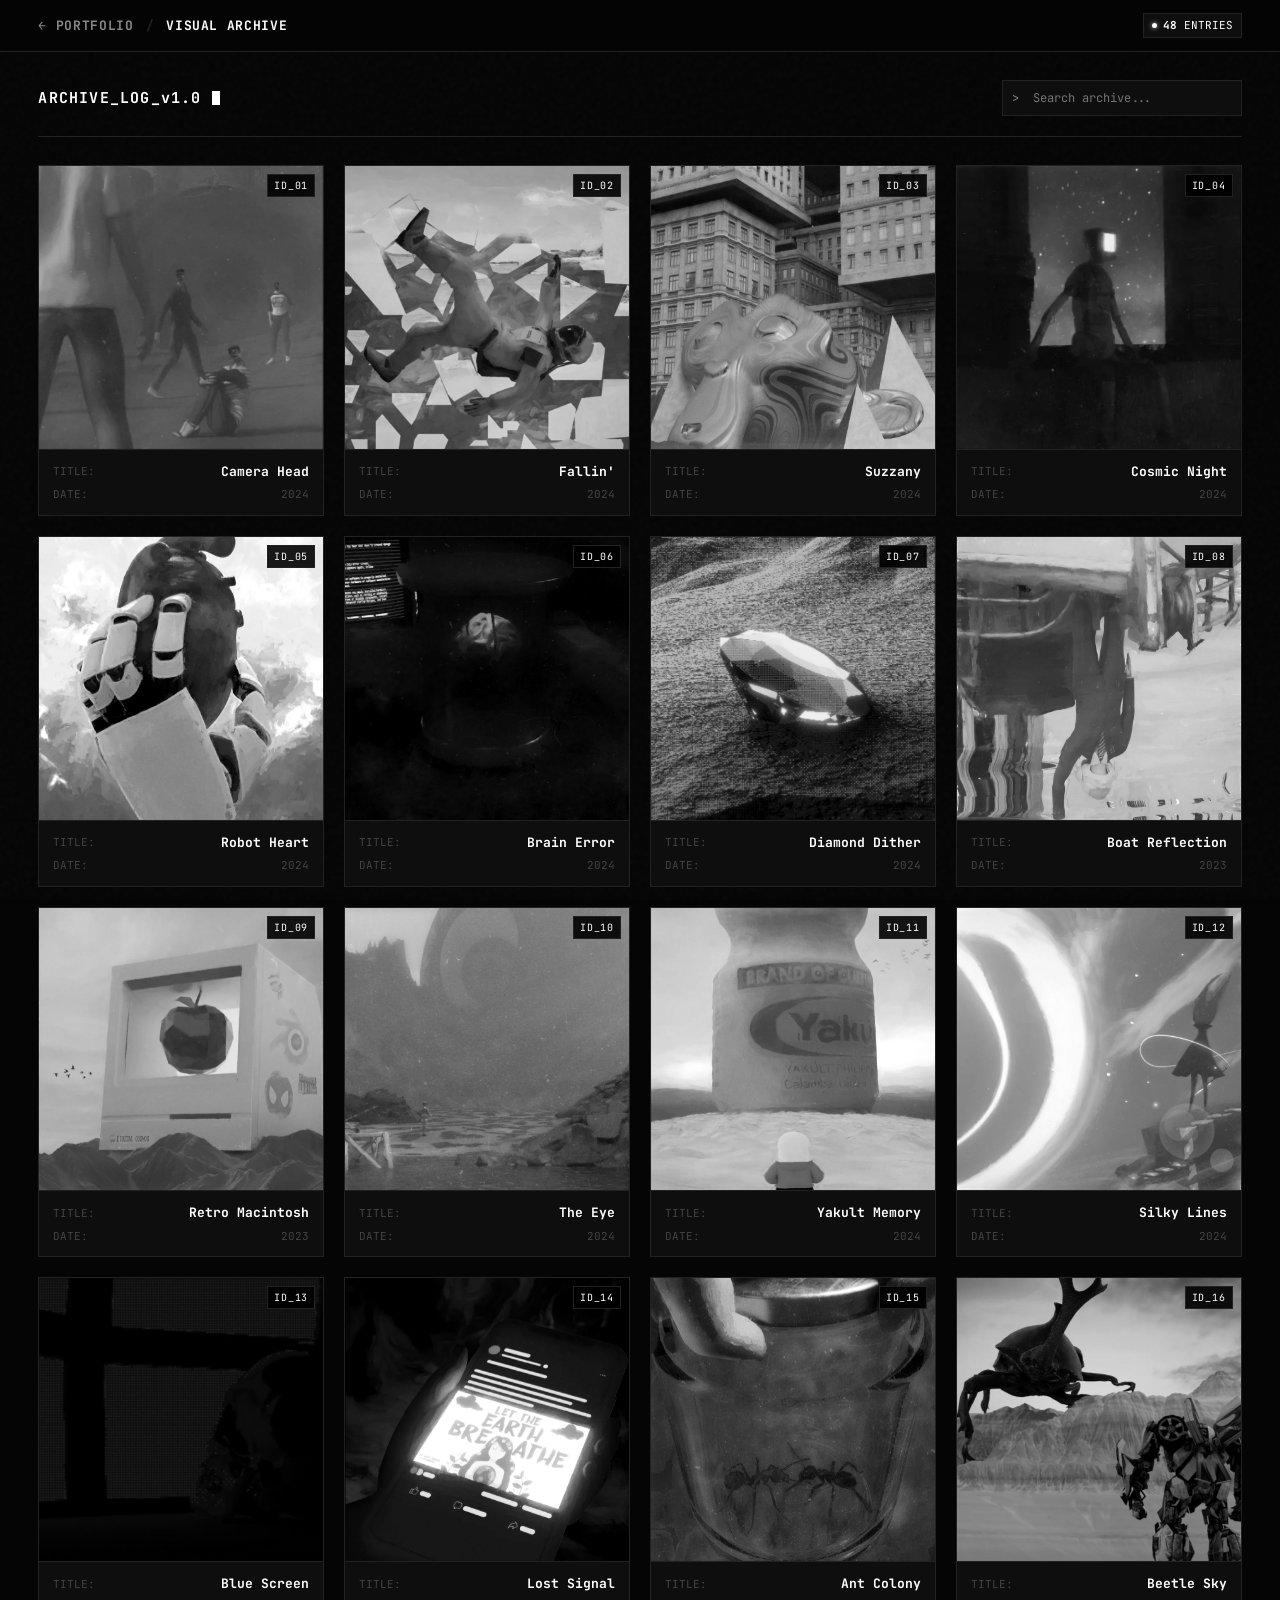
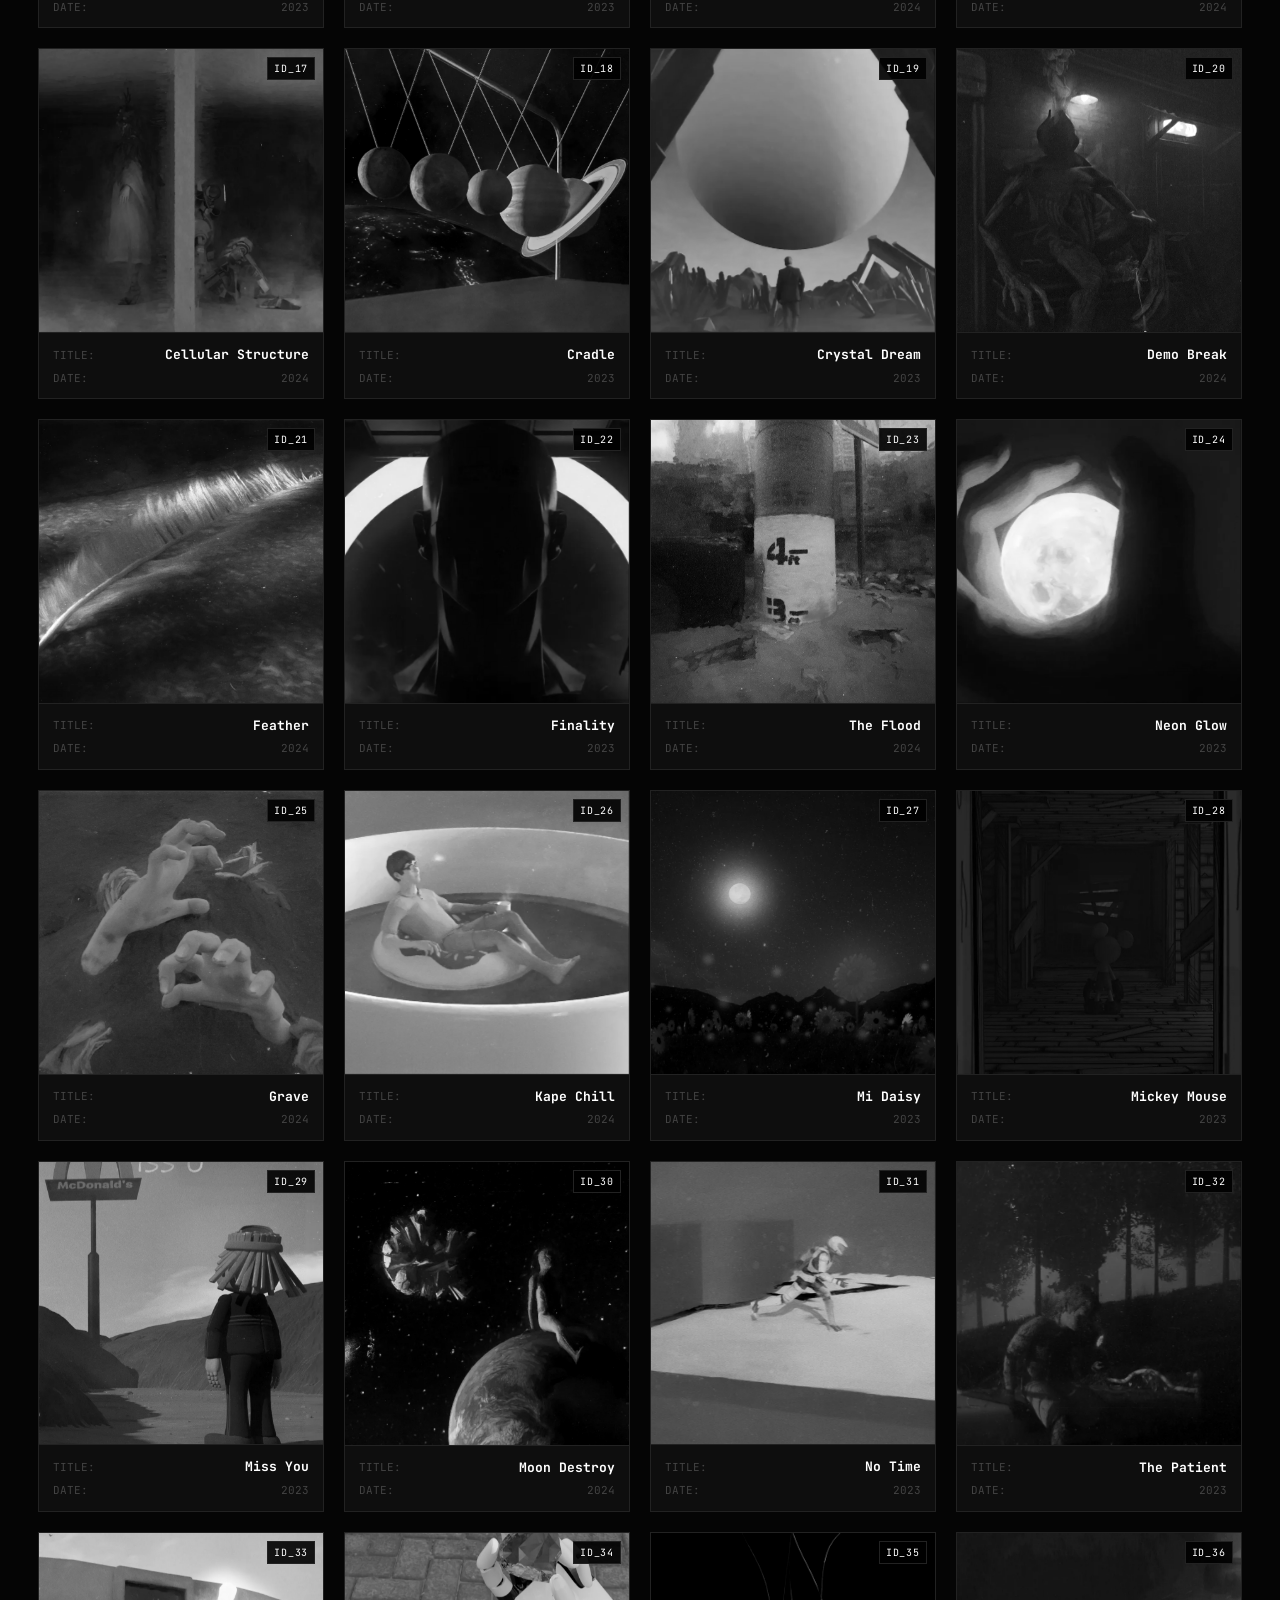
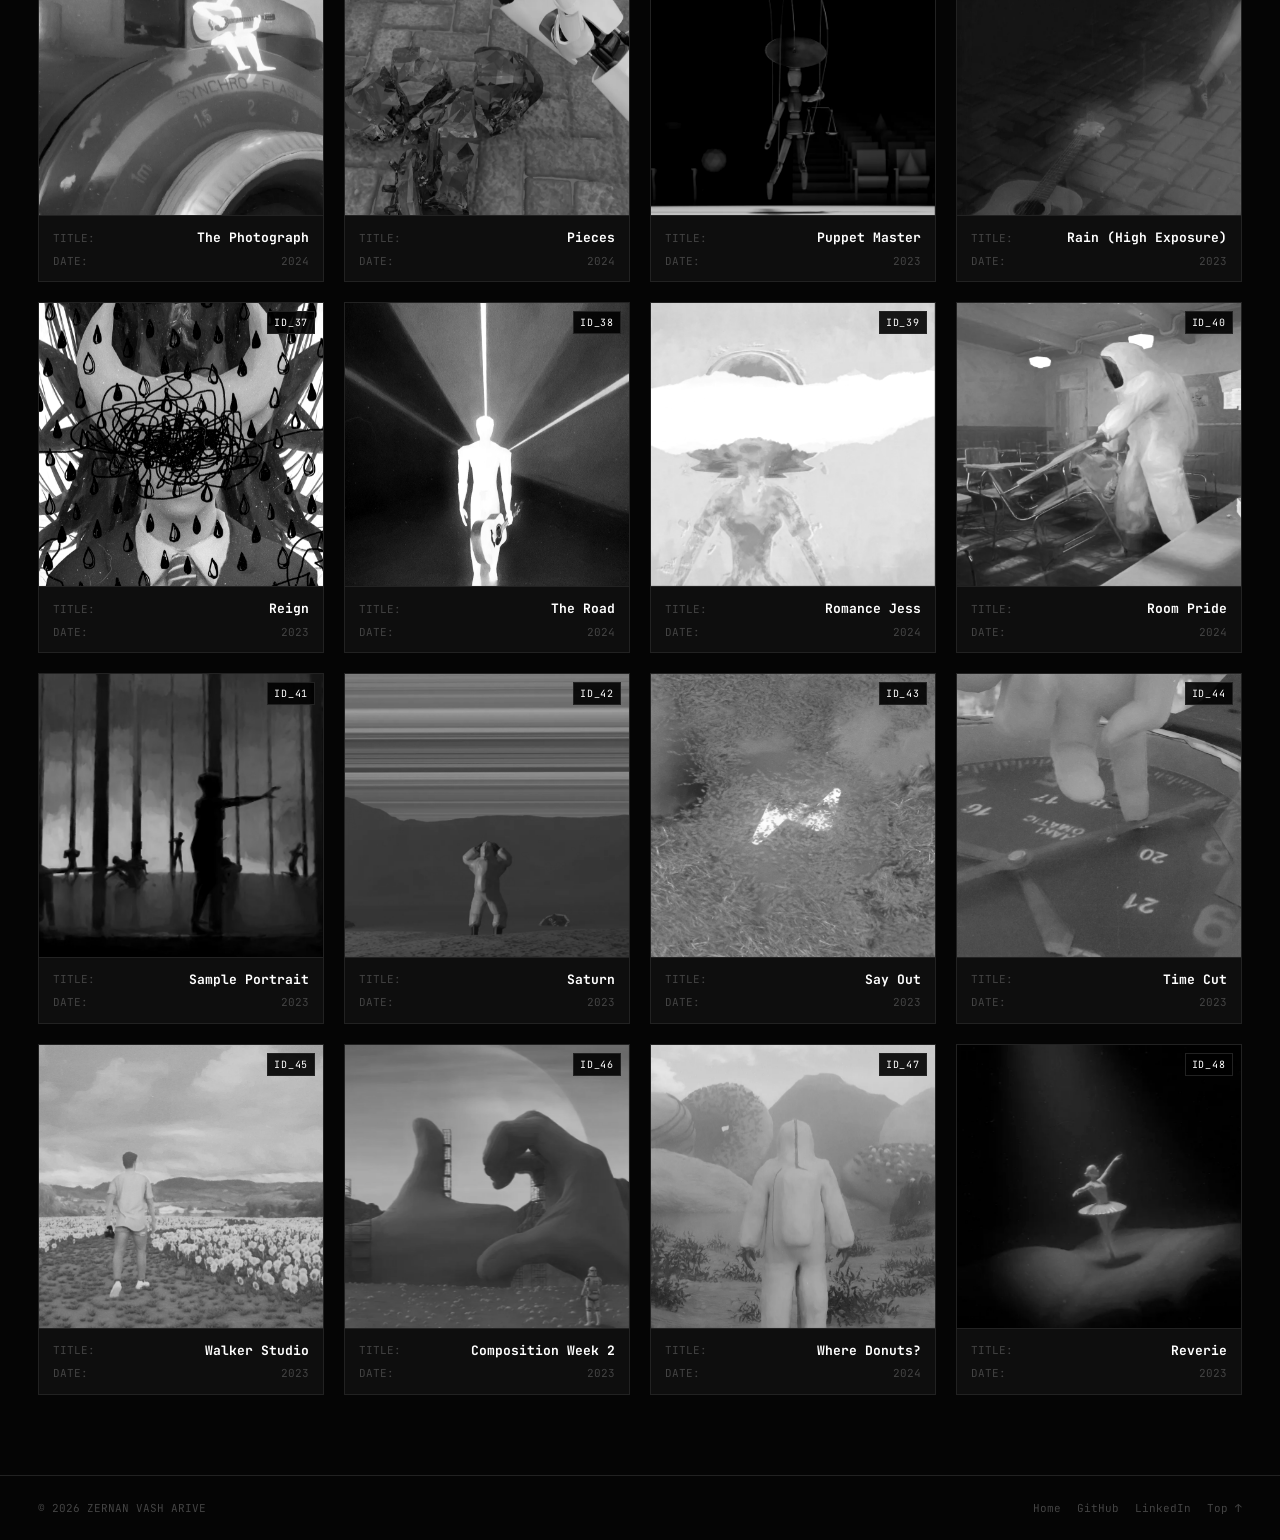
==== commit 90aeb9fb: "feat(artworks): add smooth mobile scroll focal colorization with silky grayscale fade" ====
--- a/artworks/index.html
+++ b/artworks/index.html
@@ -240,7 +240,7 @@
     }
 
     /* ═══════════════════════════════════════════════════════════════════
-       SCROLLABLE ARCHIVE GRID
+       SCROLLABLE ARCHIVE GRID & CARDS
        ═══════════════════════════════════════════════════════════════════ */
     .archive-grid {
       display: grid;
@@ -256,15 +256,7 @@
       flex-direction: column;
       cursor: pointer;
       position: relative;
-      transition: transform 0.2s cubic-bezier(0.16, 1, 0.3, 1), border-color 0.2s, box-shadow 0.2s;
-    }
-
-    .archive-card:hover,
-    .archive-card:focus-visible {
-      transform: translateY(-4px);
-      border-color: var(--border-hover);
-      box-shadow: 0 12px 28px rgba(0, 0, 0, 0.9), 0 0 15px rgba(255, 255, 255, 0.08);
-      outline: none;
+      transition: transform 0.6s cubic-bezier(0.16, 1, 0.3, 1), border-color 0.6s ease, box-shadow 0.6s ease;
     }
 
     .card-media {
@@ -281,12 +273,56 @@
       height: 100%;
       object-fit: cover;
       filter: grayscale(100%) contrast(105%);
-      transition: transform 0.4s cubic-bezier(0.16, 1, 0.3, 1), filter 0.3s;
-    }
-
-    .archive-card:hover .card-img {
-      transform: scale(1.04);
-      filter: grayscale(0%) contrast(100%);
+      backface-visibility: hidden;
+      -webkit-backface-visibility: hidden;
+      transform: translateZ(0);
+      will-change: filter, transform;
+      /* Silky smooth gradual transition back to grayscale */
+      transition: filter 0.85s cubic-bezier(0.22, 1, 0.36, 1), transform 0.75s cubic-bezier(0.16, 1, 0.3, 1);
+    }
+
+    /* Desktop Hover (Only on pointer/mouse devices) */
+    @media (hover: hover) and (pointer: fine) {
+      .archive-card:hover,
+      .archive-card:focus-visible {
+        transform: translateY(-4px);
+        border-color: var(--border-hover);
+        box-shadow: 0 12px 28px rgba(0, 0, 0, 0.9), 0 0 15px rgba(255, 255, 255, 0.08);
+        outline: none;
+      }
+
+      .archive-card:hover .card-img,
+      .archive-card:focus-visible .card-img {
+        transform: scale(1.04);
+        filter: grayscale(0%) contrast(100%);
+        transition: filter 0.4s ease-out, transform 0.4s cubic-bezier(0.16, 1, 0.3, 1);
+      }
+    }
+
+    /* Mobile Scroll Focal Effect (Only on touch / mobile viewport) */
+    @media (hover: none), (max-width: 768px) {
+      .archive-card {
+        transition: transform 0.75s cubic-bezier(0.16, 1, 0.3, 1), border-color 0.75s ease-out, box-shadow 0.75s ease-out;
+      }
+
+      .archive-card .card-img {
+        /* Ultra-smooth, buttery fade back to grayscale when swiped */
+        transition: filter 0.9s cubic-bezier(0.22, 1, 0.36, 1), transform 0.85s cubic-bezier(0.16, 1, 0.3, 1);
+      }
+
+      .archive-card.in-focus {
+        transform: translateY(-2px);
+        border-color: var(--border-hover);
+        box-shadow: 0 10px 24px rgba(0, 0, 0, 0.9), 0 0 14px rgba(255, 255, 255, 0.08);
+        transition: transform 0.5s cubic-bezier(0.16, 1, 0.3, 1), border-color 0.5s ease-out, box-shadow 0.5s ease-out;
+      }
+
+      .archive-card.in-focus .card-img {
+        transform: scale(1.03);
+        filter: grayscale(0%) contrast(100%);
+        /* Responsive colorization on focal entry */
+        transition: filter 0.55s cubic-bezier(0.16, 1, 0.3, 1), transform 0.55s cubic-bezier(0.16, 1, 0.3, 1);
+      }
     }
 
     .card-id-tag {
@@ -663,8 +699,49 @@
 
       let currentFiltered = [...artworks];
       let currentIndex = 0;
+      let cardObserver = null;
 
       if (headerCount) headerCount.textContent = artworks.length;
+
+      function isMobileDevice() {
+        return window.matchMedia("(max-width: 768px), (hover: none) and (pointer: coarse)").matches;
+      }
+
+      // Setup Mobile-only scroll focus observer
+      function setupScrollFocusObserver() {
+        if (cardObserver) {
+          cardObserver.disconnect();
+          cardObserver = null;
+        }
+
+        // On desktop / web view, clean up and do not auto-colorize on scroll
+        if (!isMobileDevice()) {
+          document.querySelectorAll(".archive-card.in-focus").forEach(c => c.classList.remove("in-focus"));
+          return;
+        }
+
+        if (!('IntersectionObserver' in window)) return;
+
+        cardObserver = new IntersectionObserver((entries) => {
+          entries.forEach(entry => {
+            if (entry.isIntersecting) {
+              entry.target.classList.add("in-focus");
+            } else {
+              entry.target.classList.remove("in-focus");
+            }
+          });
+        }, {
+          // Focus band in the vertical center of mobile viewport
+          rootMargin: "-20% 0px -20% 0px",
+          threshold: 0.15
+        });
+
+        document.querySelectorAll(".archive-card").forEach(card => {
+          cardObserver.observe(card);
+        });
+      }
+
+      window.addEventListener("resize", setupScrollFocusObserver, { passive: true });
 
       function renderGrid(items) {
         if (!grid) return;
@@ -722,6 +799,9 @@
 
           grid.appendChild(card);
         });
+
+        // Activate mobile-only focal observer
+        setupScrollFocusObserver();
       }
 
       function applyFilter() {
